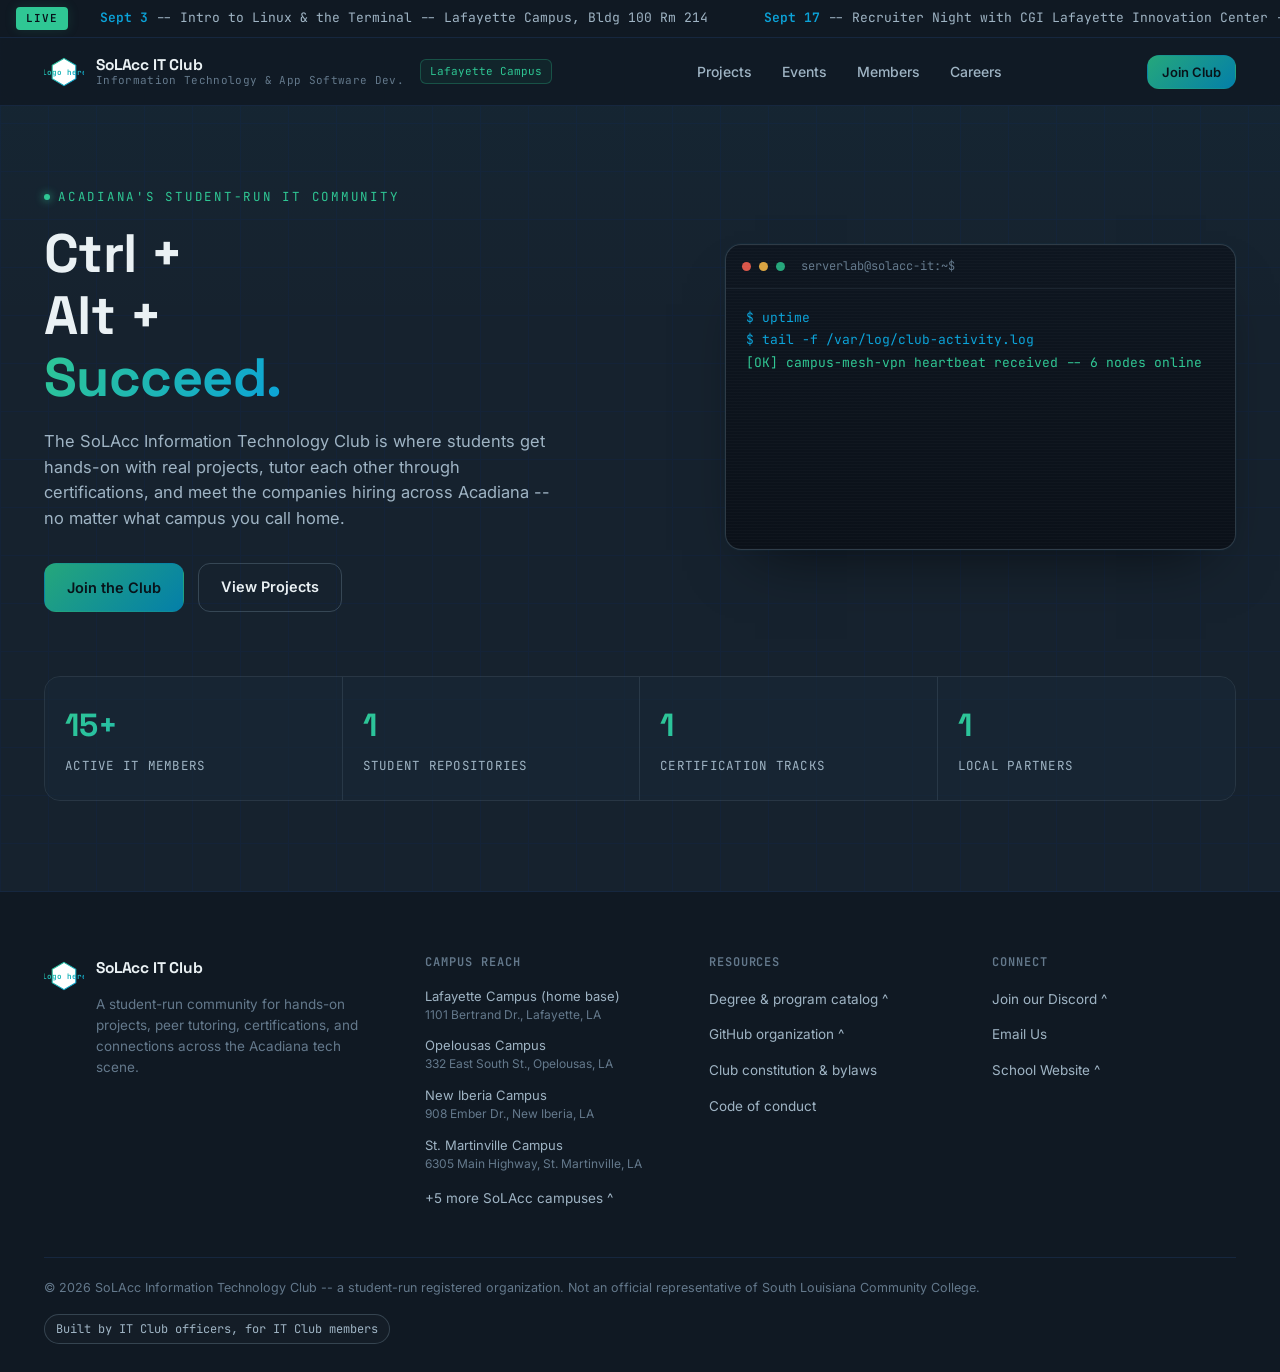
==== index.html @ ec1f58ab "Consolidated to single index.html, remove version-numbered filenames. Decided not to be an idiot." ====
<!DOCTYPE html>
<!-- v1.1a -- updated 8.23.26.1744 -- see git log for history -->
<html lang="en">
<head>
<meta charset="UTF-8">
<meta name="viewport" content="width=device-width, initial-scale=1.0">
<title>SoLAcc IT Club -- South Louisiana Community College</title>
<meta name="description" content="The official hub for the South Louisiana Community College Information Technology Club: projects, workshops, certifications, and the Acadiana tech community.">
<link rel="preconnect" href="https://fonts.googleapis.com">
<link rel="preconnect" href="https://fonts.gstatic.com" crossorigin>
<link href="https://fonts.googleapis.com/css2?family=Space+Grotesk:wght@500;600;700&family=Inter:wght@400;500;600;700&family=JetBrains+Mono:wght@400;500;600&display=swap" rel="stylesheet">
<style>
/* ==================================================================
   SoLAcc IT Club stylesheet
   Used by: index.html, projects.html, events.html, members.html, careers.html
   ================================================================== */

/* ============================================================
   DESIGN TOKENS
   ============================================================ */
:root{
  /* base surfaces */
  --bg: #16222e;
  --bg-deep: #101923;
  --bg-elevated: #1a2c3d;
  --grid-1: #142338;
  --grid-2: #16273f;
  --card-bg: rgba(24, 40, 55, 0.55);
  --card-bg-solid: #1c2f40;
  --border: rgba(148, 178, 197, 0.14);
  --border-strong: rgba(148, 178, 197, 0.26);

  /* brand accents */
  --emerald: #25a77b;
  --emerald-bright: #2fc794;
  --cyan: #047fa9;
  --cyan-bright: #0ba3d9;
  --emerald-glow: rgba(37, 167, 123, 0.18);
  --cyan-glow: rgba(4, 127, 169, 0.20);
  --amber: #d9a441; /* reserved: warnings / capacity-low only */
  --danger: #d9564a;

  /* text */
  --text-primary: #eaf1f4;
  --text-secondary: #9fb4c4;
  --text-muted: #64798c;
  --text-on-accent: #071019;

  /* radii */
  --r-sm: 8px;
  --r-md: 12px;
  --r-lg: 16px;

  /* type */
  --font-display: 'Space Grotesk', sans-serif;
  --font-body: 'Inter', sans-serif;
  --font-mono: 'JetBrains Mono', monospace;

  /* layout */
  --container: 1240px;
  --nav-h: 68px;
  --ticker-h: 38px;

  --ease: cubic-bezier(.22,.9,.32,1);
}

@media (prefers-reduced-motion: reduce){
  *, *::before, *::after{
    animation-duration: 0.001ms !important;
    animation-iteration-count: 1 !important;
    transition-duration: 0.001ms !important;
    scroll-behavior: auto !important;
  }
}

/* ============================================================
   RESET & BASE
   ============================================================ */
*,*::before,*::after{ box-sizing: border-box; }
html{ scroll-behavior: smooth; }
body{
  margin:0;
  background:
    linear-gradient(180deg, rgba(4,127,169,0.05), transparent 320px),
    repeating-linear-gradient(0deg, var(--grid-1) 0px, var(--grid-1) 1px, transparent 1px, transparent 48px),
    repeating-linear-gradient(90deg, var(--grid-1) 0px, var(--grid-1) 1px, transparent 1px, transparent 48px),
    var(--bg);
  color: var(--text-primary);
  font-family: var(--font-body);
  font-size: 16px;
  line-height: 1.55;
  -webkit-font-smoothing: antialiased;
}
h1,h2,h3,h4{
  font-family: var(--font-display);
  font-weight: 700;
  line-height: 1.15;
  margin: 0;
  letter-spacing: -0.01em;
}
p{ margin:0; }
a{ color: inherit; text-decoration: none; }
ul{ margin:0; padding:0; list-style:none; }
button{ font-family: inherit; cursor:pointer; }
img{ max-width:100%; display:block; }
.container{ max-width: var(--container); margin: 0 auto; padding: 0 24px; }

:focus-visible{
  outline: 2px solid var(--emerald-bright);
  outline-offset: 3px;
  border-radius: 4px;
}

::selection{ background: var(--emerald); color: var(--text-on-accent); }

.eyebrow{
  font-family: var(--font-mono);
  font-size: 12.5px;
  letter-spacing: 0.14em;
  text-transform: uppercase;
  color: var(--emerald-bright);
  display: inline-flex;
  align-items: center;
  gap: 8px;
}
.eyebrow::before{
  content:"";
  width: 6px; height: 6px;
  background: var(--emerald-bright);
  border-radius: 50%;
  box-shadow: 0 0 8px var(--emerald-bright);
}

.section{ padding: 96px 0; border-top: 1px solid var(--grid-2); position: relative; }
.section-head{ max-width: 640px; margin-bottom: 44px; display:flex; flex-direction:column; }
.section-head.row{ flex-direction:row; align-items:flex-end; justify-content:space-between; max-width:none; gap:24px; flex-wrap:wrap; }
.section-title{ font-size: clamp(28px, 3.4vw, 40px); margin-top: 10px; }
.section-desc{ color: var(--text-secondary); margin-top: 12px; font-size: 15.5px; }

/* page header banner (for sub-pages like Projects / Events) */
.page-banner{ padding: 56px 0 40px; border-bottom: 1px solid var(--grid-2); }
.page-banner .section-title{ margin-top:10px; }
.page-banner .section-desc{ max-width: 640px; }
.breadcrumb{
  font-family: var(--font-mono); font-size:12.5px; color: var(--text-muted);
  display:flex; align-items:center; gap:8px; margin-bottom: 18px;
}
.breadcrumb a{ color: var(--text-secondary); }
.breadcrumb a:hover{ color: var(--emerald-bright); }

.glass{
  background: var(--card-bg);
  backdrop-filter: blur(14px);
  -webkit-backdrop-filter: blur(14px);
  border: 1px solid var(--border);
  border-radius: var(--r-lg);
}

/* buttons */
.btn{
  display:inline-flex; align-items:center; justify-content:center; gap:8px;
  font-family: var(--font-body); font-weight:600; font-size:14.5px;
  padding: 12px 22px; border-radius: var(--r-md);
  border: 1px solid transparent;
  transition: transform .15s var(--ease), box-shadow .15s var(--ease), border-color .15s var(--ease), background .15s var(--ease);
  white-space: nowrap;
}
.btn:active{ transform: translateY(1px); }
.btn-primary{
  background: linear-gradient(135deg, var(--emerald), var(--cyan));
  color: #08131a;
}
.btn-primary:hover{ box-shadow: 0 0 0 1px var(--emerald-bright), 0 8px 24px -8px var(--emerald-glow); }
.btn-secondary{
  background: transparent; color: var(--text-primary);
  border-color: var(--border-strong);
}
.btn-secondary:hover{ border-color: var(--cyan-bright); color: #fff; }
.btn-ghost{
  background: rgba(255,255,255,0.03); color: var(--text-secondary);
  border-color: var(--border);
  font-size: 13px; padding: 9px 16px;
}
.btn-ghost:hover{ color: var(--text-primary); border-color: var(--border-strong); }
.btn-sm{ padding: 8px 14px; font-size: 13px; }
.btn-block{ width:100%; }
.btn[disabled]{ opacity:.45; cursor:not-allowed; }
.btn-icon{ padding:8px; width:36px; height:36px; }

/* pill / tag */
.pill{
  font-family: var(--font-mono); font-size: 12px;
  padding: 5px 11px; border-radius: 999px;
  border: 1px solid var(--border-strong);
  color: var(--text-secondary);
  background: rgba(255,255,255,0.02);
}

/* ============================================================
   LOGO (shared SVG symbol)
   ============================================================ */
.emblem{ width: 40px; height: 40px; flex-shrink:0; }
.emblem-lg{ width: 84px; height: 84px; }

/* ============================================================
   TICKER
   ============================================================ */
.ticker{
  height: var(--ticker-h);
  background: var(--bg-deep);
  border-bottom: 1px solid var(--grid-2);
  display:flex; align-items:center;
  overflow:hidden;
  position: relative;
}
.ticker::before{
  content:"LIVE";
  font-family: var(--font-mono); font-size: 11px; font-weight:600;
  letter-spacing: .08em;
  color: var(--text-on-accent);
  background: var(--emerald-bright);
  padding: 3px 10px;
  margin-left: 16px;
  border-radius: 4px;
  flex-shrink:0;
  z-index:2;
  box-shadow: 0 0 12px var(--emerald-glow);
}
.ticker-track{
  display:flex; align-items:center; gap:56px;
  white-space:nowrap;
  padding-left: 32px;
  animation: ticker-scroll 32s linear infinite;
  font-family: var(--font-mono); font-size: 13px; color: var(--text-secondary);
}
.ticker:hover .ticker-track{ animation-play-state: paused; }
.ticker-track span b{ color: var(--cyan-bright); font-weight:600; }
@keyframes ticker-scroll{
  from{ transform: translateX(0); }
  to{ transform: translateX(-50%); }
}
@media (prefers-reduced-motion: reduce){
  .ticker-track{ animation: none; overflow-x:auto; }
}

/* ============================================================
   NAVBAR
   ============================================================ */
.navbar{
  height: var(--nav-h);
  position: sticky; top:0; z-index: 90;
  background: rgba(16,25,35,0.82);
  backdrop-filter: blur(14px);
  -webkit-backdrop-filter: blur(14px);
  border-bottom: 1px solid var(--grid-2);
}
.nav-inner{
  height:100%; display:flex; align-items:center; justify-content:space-between; gap: 20px;
}
.nav-brand{ display:flex; align-items:center; gap:12px; }
.brand-text{ display:flex; flex-direction:column; line-height:1.2; }
.brand-title{ font-family: var(--font-display); font-weight:700; font-size:15.5px; letter-spacing:-.01em; }
.brand-sub{ font-family: var(--font-mono); font-size:11px; color: var(--text-muted); letter-spacing:.03em; }
.campus-badge{
  font-family: var(--font-mono); font-size:11px;
  color: var(--emerald-bright);
  border: 1px solid rgba(37,167,123,0.35);
  background: rgba(37,167,123,0.08);
  padding: 3px 9px; border-radius:6px;
  margin-left: 4px;
  display:none;
}
.nav-links{ display:flex; align-items:center; gap: 30px; }
.nav-links a{
  font-size: 14px; font-weight:500; color: var(--text-secondary);
  position:relative; padding: 4px 0;
  transition: color .15s var(--ease);
}
.nav-links a:hover, .nav-links a.active{ color: var(--text-primary); }
.nav-links a::after{
  content:""; position:absolute; left:0; bottom:-4px; height:2px; width:0;
  background: linear-gradient(90deg,var(--emerald),var(--cyan));
  transition: width .2s var(--ease);
}
.nav-links a:hover::after, .nav-links a.active::after{ width:100%; }
.nav-right{ display:flex; align-items:center; gap:14px; }
.mobile-toggle{
  display:none; background:none; border:1px solid var(--border-strong); border-radius: var(--r-sm);
  width:40px; height:40px; align-items:center; justify-content:center;
}
.mobile-toggle span, .mobile-toggle span::before, .mobile-toggle span::after{
  content:""; display:block; width:18px; height:2px; background: var(--text-primary);
  position:relative; transition: transform .2s var(--ease), opacity .2s var(--ease);
}
.mobile-toggle span::before{ position:absolute; top:-6px; }
.mobile-toggle span::after{ position:absolute; top:6px; }
.mobile-toggle[aria-expanded="true"] span{ background: transparent; }
.mobile-toggle[aria-expanded="true"] span::before{ transform: translateY(6px) rotate(45deg); }
.mobile-toggle[aria-expanded="true"] span::after{ transform: translateY(-6px) rotate(-45deg); }

.mobile-drawer{
  position: fixed; inset: var(--nav-h) 0 0 auto;
  width: min(86vw, 360px);
  background: var(--bg-elevated);
  border-left: 1px solid var(--grid-2);
  transform: translateX(100%);
  transition: transform .3s var(--ease);
  z-index: 95;
  padding: 28px 24px;
  display:flex; flex-direction:column; gap: 22px;
  overflow-y:auto;
}
.mobile-drawer.open{ transform: translateX(0); }
.mobile-drawer a{ font-size:16px; font-weight:500; color: var(--text-primary); }
.mobile-drawer a.active{ color: var(--emerald-bright); }
.drawer-scrim{
  position: fixed; inset: var(--nav-h) 0 0 0; background: rgba(4,8,12,0.55);
  z-index: 92; opacity:0; pointer-events:none; transition: opacity .3s var(--ease);
}
.drawer-scrim.open{ opacity:1; pointer-events:auto; }

@media (max-width: 880px){
  .nav-links{ display:none; }
  .mobile-toggle{ display:flex; }
}
@media (min-width: 620px){
  .campus-badge{ display:inline-block; }
}

/* ============================================================
   HOMEPAGE HERO
   ============================================================ */
.hero{ padding: 76px 0 90px; overflow:hidden; position:relative; }
.hero-grid{
  display:grid; grid-template-columns: 1.1fr 0.9fr; gap: 56px; align-items:center;
}
.hero-title{ font-size: clamp(34px, 5vw, 54px); margin-top:16px; }
.hero-title .accent{
  background: linear-gradient(120deg, var(--emerald-bright), var(--cyan-bright));
  -webkit-background-clip:text; background-clip:text; color:transparent;
}
.hero-sub{ margin-top:20px; font-size:16.5px; color: var(--text-secondary); max-width: 520px; }
.hero-actions{ margin-top:32px; display:flex; gap:14px; flex-wrap:wrap; }

/* terminal signature element */
.terminal{
  border-radius: var(--r-lg);
  background: linear-gradient(180deg, #0e1620, #0b1119);
  border: 1px solid var(--border-strong);
  box-shadow: 0 30px 60px -30px rgba(0,0,0,0.6), 0 0 0 1px rgba(4,127,169,0.06);
  overflow:hidden;
  position: relative;
}
.terminal::after{
  content:"";
  position:absolute; inset:0;
  background: repeating-linear-gradient(0deg, rgba(255,255,255,0.018) 0px, rgba(255,255,255,0.018) 1px, transparent 1px, transparent 3px);
  pointer-events:none;
}
.terminal-head{
  display:flex; align-items:center; gap:8px;
  padding: 12px 16px;
  border-bottom: 1px solid rgba(148,178,197,0.1);
  font-family: var(--font-mono); font-size:12px; color: var(--text-muted);
}
.term-dot{ width:9px; height:9px; border-radius:50%; }
.term-dot.r{ background:#d9564a; } .term-dot.y{ background:#d9a441; } .term-dot.g{ background:#25a77b; }
.terminal-path{ margin-left:8px; }
.terminal-body{
  font-family: var(--font-mono); font-size: 13px; line-height:1.75;
  padding: 18px 20px 22px; min-height: 260px;
}
.term-line{ display:block; opacity:0; transform: translateY(2px); animation: term-in .35s var(--ease) forwards; white-space:pre-wrap; word-break: break-word; }
.term-line .prompt{ color: var(--cyan-bright); }
.term-line .ok{ color: var(--emerald-bright); }
.term-line .dim{ color: var(--text-muted); }
.term-cursor{ display:inline-block; width:7px; height:14px; background: var(--emerald-bright); vertical-align:-2px; animation: blink 1s step-end infinite; }
@keyframes term-in{ to{ opacity:1; transform:none; } }
@keyframes blink{ 50%{ opacity:0; } }

.stats-bar{
  margin-top: 64px;
  display:grid; grid-template-columns: repeat(4,1fr);
  border: 1px solid var(--border); border-radius: var(--r-lg);
  overflow:hidden;
}
.stat-card{
  padding: 24px 20px; text-align:left;
  background: var(--card-bg);
  border-right: 1px solid var(--border);
}
.stat-card:last-child{ border-right:none; }
.stat-value{
  font-family: var(--font-display); font-size: clamp(24px,3vw,32px); font-weight:700;
  background: linear-gradient(120deg, var(--emerald-bright), var(--cyan-bright));
  -webkit-background-clip:text; background-clip:text; color:transparent;
}
.stat-label{ margin-top:6px; font-size:12.5px; color: var(--text-secondary); font-family: var(--font-mono); letter-spacing:.02em; }

@media (max-width: 900px){
  .hero-grid{ grid-template-columns:1fr; }
  .stats-bar{ grid-template-columns: repeat(2,1fr); }
  .stat-card:nth-child(2){ border-right:none; }
  .stat-card{ border-bottom: 1px solid var(--border); }
}

/* ============================================================
   FILTER BAR (Projects + Events)
   ============================================================ */
.filter-bar{
  display:flex; flex-wrap:wrap; gap:10px;
  margin-bottom: 36px;
}
.filter-pill{
  font-family: var(--font-mono); font-size: 13px;
  padding: 9px 16px; border-radius: 999px;
  border: 1px solid var(--border-strong);
  background: rgba(255,255,255,0.02);
  color: var(--text-secondary);
  display:inline-flex; align-items:center; gap:8px;
  transition: all .15s var(--ease);
}
.filter-pill .count{
  font-size:11px; color: var(--text-muted); background: rgba(255,255,255,0.05);
  padding: 1px 6px; border-radius:999px;
}
.filter-pill:hover{ color: var(--text-primary); border-color: var(--border-strong); background: rgba(255,255,255,0.05); }
.filter-pill[aria-pressed="true"]{
  color: var(--text-on-accent);
  background: linear-gradient(135deg, var(--emerald), var(--cyan));
  border-color: transparent;
}
.filter-pill[aria-pressed="true"] .count{ background: rgba(7,16,25,0.25); color: var(--text-on-accent); }

.results-meta{
  font-family: var(--font-mono); font-size:12.5px; color: var(--text-muted);
  margin: -18px 0 28px;
}

.empty-state{
  text-align:center; padding: 60px 24px; color: var(--text-muted);
  font-family: var(--font-mono); font-size:14px;
  border: 1px dashed var(--border-strong); border-radius: var(--r-lg);
  display:none;
}
.empty-state.show{ display:block; }

/* ============================================================
   PROJECT CARDS
   ============================================================ */
.project-grid{
  display:grid; grid-template-columns: repeat(3, 1fr); gap:20px;
}
@media (max-width: 980px){ .project-grid{ grid-template-columns: repeat(2,1fr); } }
@media (max-width: 680px){ .project-grid{ grid-template-columns: 1fr; } }

.project-card{
  padding: 24px; display:flex; flex-direction:column; gap:14px;
  transition: transform .2s var(--ease), border-color .2s var(--ease);
}
.project-card:hover{ transform: translateY(-3px); border-color: var(--border-strong); }
.project-card.hidden{ display:none; }
.project-top{ display:flex; align-items:flex-start; justify-content:space-between; gap:12px; }
.project-domain{
  font-family: var(--font-mono); font-size:10.5px; letter-spacing:.08em; text-transform:uppercase;
  padding: 4px 9px; border-radius:6px;
  display:inline-flex; align-items:center; gap:6px;
}
.project-domain::before{ content:""; width:6px; height:6px; border-radius:50%; background:currentColor; }
.dom-cybersec{ color:#e07a7a; background:rgba(224,122,122,0.1); }
.dom-network{ color:#0ba3d9; background:rgba(11,163,217,0.1); }
.dom-software{ color:#2fc794; background:rgba(47,199,148,0.1); }
.dom-cloud{ color:#8b9cf7; background:rgba(139,156,247,0.1); }
.dom-hardware{ color:#d9a441; background:rgba(217,164,65,0.1); }
.dom-troubleshooting{ color:#c98bd9; background:rgba(201,139,217,0.1); }

.project-title{ font-size:19px; }
.project-tagline{ font-size:13.5px; color: var(--cyan-bright); font-family: var(--font-mono); }
.project-desc{ font-size:14px; color: var(--text-secondary); flex-grow:1; }
.project-meta{
  font-size:12.5px; color: var(--text-muted); font-family: var(--font-mono);
  padding-top:12px; border-top:1px solid var(--border);
  display:flex; flex-direction:column; gap:3px;
}
.project-tech{ display:flex; flex-wrap:wrap; gap:6px; }
.tech-pill{
  font-family: var(--font-mono); font-size:11px; color: var(--text-secondary);
  background: rgba(255,255,255,0.04); border:1px solid var(--border);
  padding: 3px 8px; border-radius:5px;
}
.project-links{ display:flex; gap:10px; margin-top:4px; }
.project-links a{
  font-size:13px; font-weight:600; display:inline-flex; align-items:center; gap:6px;
  color: var(--text-secondary);
}
.project-links a:hover{ color: var(--emerald-bright); }

/* ============================================================
   EVENTS
   ============================================================ */
.event-list{ display:flex; flex-direction:column; gap:18px; }
.event-card{
  display:grid; grid-template-columns: 130px 1fr; gap:0;
  overflow:hidden;
}
.event-card.hidden{ display:none; }
.event-date{
  background: var(--bg-deep); border-right:1px solid var(--border);
  display:flex; flex-direction:column; align-items:center; justify-content:center;
  padding: 20px 12px; text-align:center; gap:2px;
}
.event-date .month{ font-family: var(--font-mono); font-size:12px; color: var(--cyan-bright); text-transform:uppercase; letter-spacing:.08em; }
.event-date .day{ font-family: var(--font-display); font-size:32px; font-weight:700; }
.event-date .dow{ font-size:11px; color: var(--text-muted); }
.event-body{ padding: 22px 26px; }
.event-top{ display:flex; align-items:flex-start; justify-content:space-between; gap:16px; flex-wrap:wrap; }
.event-type{
  font-family: var(--font-mono); font-size:10.5px; letter-spacing:.08em; text-transform:uppercase;
  padding: 4px 9px; border-radius:6px; color: var(--emerald-bright); background: rgba(37,167,123,0.1);
}
.event-title{ font-size:19px; margin-top:10px; }
.event-meta-row{
  display:flex; flex-wrap:wrap; gap:16px; margin-top:12px;
  font-size:13px; color: var(--text-secondary);
}
.event-meta-row .meta-item{ display:flex; align-items:center; gap:7px; }
.event-meta-row svg{ width:15px; height:15px; flex-shrink:0; color: var(--text-muted); }
.event-speaker{
  margin-top:14px; font-size:13.5px; color: var(--text-secondary);
  padding: 12px 14px; border-radius: var(--r-sm); background: rgba(255,255,255,0.02); border:1px solid var(--border);
}
.event-speaker b{ color: var(--text-primary); }

.rsvp-block{ margin-top:16px; max-width:340px; }
.rsvp-row{ display:flex; justify-content:space-between; font-family: var(--font-mono); font-size:12px; color: var(--text-muted); margin-bottom:6px; }
.rsvp-track{ height:6px; border-radius:999px; background: rgba(255,255,255,0.06); overflow:hidden; }
.rsvp-fill{ height:100%; border-radius:999px; background: linear-gradient(90deg, var(--emerald), var(--cyan)); transition: width .6s var(--ease); }
.rsvp-fill.almost-full{ background: linear-gradient(90deg, var(--amber), var(--danger)); }

.event-details{ margin-top:16px; border-top:1px solid var(--border); padding-top:14px; }
.event-details summary{
  cursor:pointer; font-size:13.5px; font-weight:600; color: var(--cyan-bright);
  list-style:none; display:flex; align-items:center; gap:8px;
}
.event-details summary::-webkit-details-marker{ display:none; }
.event-details summary::before{ content:"+"; font-family: var(--font-mono); width:16px; }
.event-details[open] summary::before{ content:"–"; }
.event-details-body{ padding-top:14px; display:flex; flex-direction:column; gap:16px; }
.agenda-list{ display:flex; flex-direction:column; gap:8px; }
.agenda-list li{ display:flex; gap:12px; font-size:13.5px; color: var(--text-secondary); }
.agenda-time{ font-family: var(--font-mono); font-size:12px; color: var(--text-muted); min-width:64px; flex-shrink:0; }
.prereq-list{ display:flex; flex-direction:column; gap:6px; font-size:13.5px; color: var(--text-secondary); }
.prereq-list li::before{ content:"▸ "; color: var(--emerald-bright); }
.resource-links{ display:flex; flex-wrap:wrap; gap:8px; }

.event-actions{ display:flex; gap:10px; margin-top:18px; flex-wrap:wrap; }

@media (max-width: 640px){
  .event-card{ grid-template-columns: 1fr; }
  .event-date{ flex-direction:row; gap:8px; padding:12px 20px; border-right:none; border-bottom:1px solid var(--border); justify-content:flex-start; }
}

/* ============================================================
   TOAST
   ============================================================ */
.toast{
  position: fixed; bottom:24px; left:50%; transform: translate(-50%, 20px);
  background: var(--card-bg-solid); border:1px solid var(--border-strong);
  padding: 14px 20px; border-radius: var(--r-md);
  font-size:14px; display:flex; align-items:center; gap:10px;
  box-shadow: 0 20px 40px -16px rgba(0,0,0,0.5);
  z-index: 200; opacity:0; pointer-events:none;
  transition: opacity .25s var(--ease), transform .25s var(--ease);
}
.toast.show{ opacity:1; transform: translate(-50%, 0); pointer-events:auto; }
.toast::before{ content:"✓"; color: var(--emerald-bright); font-weight:700; }

/* ============================================================
   MODAL (Join Club)
   ============================================================ */
.modal-overlay{
  position: fixed; inset:0; background: rgba(6,11,16,0.72);
  backdrop-filter: blur(3px);
  display:flex; align-items:center; justify-content:center;
  padding: 20px;
  z-index: 300; opacity:0; pointer-events:none;
  transition: opacity .2s var(--ease);
}
.modal-overlay.open{ opacity:1; pointer-events:auto; }
.modal{
  width: 100%; max-width: 520px; max-height: 88vh; overflow-y:auto;
  background: var(--bg-elevated); border:1px solid var(--border-strong);
  border-radius: var(--r-lg);
  transform: translateY(12px) scale(.98);
  transition: transform .25s var(--ease);
  box-shadow: 0 40px 80px -20px rgba(0,0,0,0.6);
}
.modal-overlay.open .modal{ transform: none; }
.modal-head{
  display:flex; align-items:center; justify-content:space-between;
  padding: 20px 24px; border-bottom:1px solid var(--border);
  position:sticky; top:0; background: var(--bg-elevated); z-index:2;
}
.modal-head h3{ font-size:18px; }
.modal-close{
  width:32px; height:32px; border-radius:8px; border:1px solid var(--border-strong);
  background:none; color: var(--text-secondary); display:flex; align-items:center; justify-content:center;
  font-size:16px;
}
.modal-close:hover{ color: var(--text-primary); border-color: var(--border-strong); background: rgba(255,255,255,0.05); }
.modal-body{ padding: 24px; }

.step-indicator{ display:flex; align-items:center; gap:6px; margin-bottom:24px; }
.step-dot{ height:4px; flex:1; border-radius:999px; background: var(--border); transition: background .2s var(--ease); }
.step-dot.done{ background: var(--emerald); }
.step-dot.active{ background: var(--cyan-bright); }

.form-step{ display:none; flex-direction:column; gap:18px; }
.form-step.active{ display:flex; }
.form-group{ display:flex; flex-direction:column; gap:7px; }
.form-group label{ font-size:13px; font-weight:600; color: var(--text-secondary); }
.form-group .hint{ font-size:12px; color: var(--text-muted); font-weight:400; }
.form-group input[type="text"],
.form-group input[type="email"],
.form-group select,
.form-group textarea{
  background: rgba(255,255,255,0.03); border:1px solid var(--border-strong); border-radius: var(--r-sm);
  padding: 11px 13px; color: var(--text-primary); font-family: var(--font-body); font-size:14.5px;
  width:100%;
}
.form-group input::placeholder, .form-group textarea::placeholder{ color: var(--text-muted); }
.form-group input:focus, .form-group select:focus, .form-group textarea:focus{
  outline:none; border-color: var(--cyan-bright); box-shadow: 0 0 0 3px var(--cyan-glow);
}
.form-error{ font-size:12px; color: var(--danger); display:none; }
.form-group.invalid input, .form-group.invalid select{ border-color: var(--danger); }
.form-group.invalid .form-error{ display:block; }

.radio-card, .check-card{
  display:flex; align-items:flex-start; gap:12px;
  padding: 13px 14px; border-radius: var(--r-sm); border:1px solid var(--border-strong);
  cursor:pointer; transition: all .15s var(--ease);
}
.radio-card:hover, .check-card:hover{ border-color: var(--cyan-bright); background: rgba(4,127,169,0.06); }
.radio-card input, .check-card input{ margin-top:3px; accent-color: var(--emerald); }
.radio-card .label-title, .check-card .label-title{ font-size:14.5px; font-weight:600; }
.radio-card .label-desc, .check-card .label-desc{ font-size:12.5px; color: var(--text-muted); margin-top:2px; }
.option-group{ display:flex; flex-direction:column; gap:10px; }
.check-grid{ display:grid; grid-template-columns: 1fr 1fr; gap:10px; }
@media (max-width:480px){ .check-grid{ grid-template-columns:1fr; } }

.modal-foot{
  display:flex; justify-content:space-between; gap:12px;
  padding: 18px 24px 24px;
}

.success-panel{ display:none; flex-direction:column; align-items:center; text-align:center; gap:16px; padding: 12px 0 4px; }
.success-panel.active{ display:flex; }
.success-icon{
  width:56px; height:56px; border-radius:50%;
  background: linear-gradient(135deg, var(--emerald), var(--cyan));
  display:flex; align-items:center; justify-content:center; font-size:26px; color:#08131a;
}
.success-panel h3{ font-size:21px; }
.success-panel p{ color: var(--text-secondary); font-size:14.5px; max-width:360px; }
.success-actions{ display:flex; gap:10px; flex-wrap:wrap; justify-content:center; margin-top:6px; }
.receipt{
  width:100%; text-align:left; margin-top:10px; padding:14px 16px;
  border:1px solid var(--border); border-radius: var(--r-sm); background: rgba(255,255,255,0.02);
  font-family: var(--font-mono); font-size:12.5px; color: var(--text-secondary); line-height:1.9;
}

/* ============================================================
   FOOTER
   ============================================================ */
.site-footer{ border-top:1px solid var(--grid-2); background: var(--bg-deep); padding: 64px 0 0; }
.footer-grid{
  display:grid; grid-template-columns: 1.4fr 1fr 1fr 1fr; gap: 40px;
  padding-bottom: 48px;
}
.footer-brand{ display:flex; gap:12px; }
.footer-brand p{ margin-top:14px; font-size:13.5px; color: var(--text-muted); max-width:280px; }
.footer-col h4{
  font-family: var(--font-mono); font-size:12px; letter-spacing:.08em; text-transform:uppercase;
  color: var(--text-muted); margin-bottom:16px; font-weight:600;
}
.footer-col ul{ display:flex; flex-direction:column; gap:11px; }
.footer-col a{ font-size:13.5px; color: var(--text-secondary); }
.footer-col a:hover{ color: var(--emerald-bright); }
.campus-item{ font-size:13px; color: var(--text-secondary); display:flex; flex-direction:column; }
.campus-item .campus-addr{ color: var(--text-muted); font-size:12px; }
.footer-bottom{
  border-top:1px solid var(--grid-2); padding: 20px 0 28px;
  display:flex; justify-content:space-between; gap:16px; flex-wrap:wrap;
  font-size:12.5px; color: var(--text-muted);
}
@media (max-width: 900px){
  .footer-grid{ grid-template-columns: 1fr 1fr; }
}
@media (max-width: 560px){
  .footer-grid{ grid-template-columns: 1fr; }
}

/* @CSS_MARKER */

</style>
</head>
<body>

<!-- shared SVG defs -->
<svg width="0" height="0" style="position:absolute" aria-hidden="true">
  <defs>
    <linearGradient id="brandGrad" x1="0%" y1="0%" x2="100%" y2="100%">
      <stop offset="0%" stop-color="#2fc794"/>
      <stop offset="100%" stop-color="#0ba3d9"/>
    </linearGradient>
  </defs>
  <symbol id="emblem-symbol" viewBox="0 0 100 100">
    <!-- outer hex for placeholder logo -->
    <polygon points="50,16 79.44,33 79.44,67 50,84 20.56,67 20.56,33" fill="#ffffff" stroke="url(#brandGrad)" stroke-width="2.6"/>
    <!-- inner hex for placeholder logo -->
    <polygon points="50,31.3 66.19,40.65 66.19,59.35 50,68.7 33.81,59.35 33.81,40.65" fill="none" stroke="#ffffff" stroke-opacity="0.45" stroke-width="1.2"/>
    <!-- terminal glyph -->
    <text x="50" y="57" text-anchor="middle" font-family="'JetBrains Mono',monospace" font-weight="700" font-size="19" fill="url(#brandGrad)">logo here</text>
  </symbol>
</svg>

<!-- ============================================================
     TICKER
     ============================================================ -->
<div class="ticker" role="marquee" aria-label="Upcoming club announcements">
  <div class="ticker-track" id="tickerTrack">
    <span> <b>Sept 3</b> -- Intro to Linux &amp; the Terminal -- Lafayette Campus, Bldg 100 Rm 214</span>
    <span> <b>Sept 17</b> -- Recruiter Night with CGI Lafayette Innovation Center -- Virtual</span>
    <span> <b>Sept 24</b> -- Security+ Study Jam #1 -- Lafayette Campus Library</span>
    <span> <b>Oct 10–11</b> -- SoLAcc Fall Hack Night -- Lafayette Campus</span>
    <span> <b>Oct 22</b> -- Terminal &amp; Tacos Social -- Student Commons</span>
    <span aria-hidden="true"> <b>Sept 3</b> -- Intro to Linux &amp; the Terminal -- Lafayette Campus, Bldg 100 Rm 214</span>
    <span aria-hidden="true"> <b>Sept 17</b> -- Recruiter Night with CGI Lafayette Innovation Center -- Virtual</span>
    <span aria-hidden="true"> <b>Sept 24</b> -- Security+ Study Jam #1 -- Lafayette Campus Library</span>
    <span aria-hidden="true"> <b>Oct 10–11</b> -- SoLAcc Fall Hack Night -- Lafayette Campus</span>
    <span aria-hidden="true"> <b>Oct 22</b> -- Terminal &amp; Tacos Social -- Student Commons</span>
  </div>
</div>

<!-- ============================================================
     NAVBAR
     ============================================================ -->
<header class="navbar">
  <div class="container nav-inner">
    <a href="index.html" class="nav-brand" aria-label="SoLAcc IT Club home">
      <svg class="emblem" viewBox="0 0 100 100" aria-hidden="true"><use href="#emblem-symbol"/></svg>
      <div class="brand-text">
        <span class="brand-title">SoLAcc IT Club</span>
        <span class="brand-sub">Information Technology &amp; App Software Dev.</span>
      </div>
      <span class="campus-badge">Lafayette Campus</span>
    </a>

    <nav class="nav-links" aria-label="Primary">
      <a href="projects.html">Projects</a>
      <a href="events.html">Events</a>
      <a href="#members">Members</a>
      <a href="#careers">Careers</a>
    </nav>

    <div class="nav-right">
      <button class="btn btn-primary btn-sm js-open-join">Join Club</button>
      <button class="mobile-toggle" id="mobileToggle" aria-label="Open menu" aria-expanded="false" aria-controls="mobileDrawer">
        <span></span>
      </button>
    </div>
  </div>
</header>

<div class="drawer-scrim" id="drawerScrim"></div>
<nav class="mobile-drawer" id="mobileDrawer" aria-label="Mobile">
  <a href="projects.html" class="drawer-link">Projects</a>
  <a href="events.html" class="drawer-link">Events</a>
  <a href="#members" class="drawer-link">Members</a>
  <a href="#careers" class="drawer-link">Careers</a>
  <button class="btn btn-primary btn-block js-open-join">Join Club</button>
</nav>

<main id="top">

<!-- ============================================================
     HERO
     ============================================================ -->
<section class="hero">
  <div class="container hero-grid">
    <div class="hero-content">
      <span class="eyebrow">Acadiana's student-run IT community</span>
      <h1 class="hero-title">Ctrl +<br>Alt +<br><span class="accent">Succeed.</span></h1>
      <p class="hero-sub">The SoLAcc Information Technology Club is where students get hands-on with real projects, tutor each other through certifications, and meet the companies hiring across Acadiana -- no matter what campus you call home.</p>
      <div class="hero-actions">
        <button class="btn btn-primary js-open-join">Join the Club</button>
        <a href="projects.html" class="btn btn-secondary">View Projects</a>
      </div>
    </div>

    <div class="terminal" aria-label="Live club status monitor">
      <div class="terminal-head">
        <span class="term-dot r"></span><span class="term-dot y"></span><span class="term-dot g"></span>
        <span class="terminal-path">serverlab@solacc-it:~$</span>
      </div>
      <div class="terminal-body" id="terminalBody"></div>
    </div>
  </div>

  <div class="container">
    <div class="stats-bar">
      <div class="stat-card">
        <div class="stat-value">15+</div>
        <div class="stat-label">ACTIVE IT MEMBERS</div>
      </div>
      <div class="stat-card">
        <div class="stat-value">1</div>
        <div class="stat-label">STUDENT REPOSITORIES</div>
      </div>
      <div class="stat-card">
        <div class="stat-value">1</div>
        <div class="stat-label">CERTIFICATION TRACKS</div>
      </div>
      <div class="stat-card">
        <div class="stat-value">1</div>
        <div class="stat-label">LOCAL PARTNERS</div>
      </div>
    </div>
  </div>
</section>

</main>

<!-- ============================================================
     FOOTER
     ============================================================ -->
<footer class="site-footer">
  <div class="container">
    <div class="footer-grid">
      <div class="footer-brand-col">
        <div class="footer-brand">
          <svg class="emblem" viewBox="0 0 100 100" aria-hidden="true"><use href="#emblem-symbol"/></svg>
          <div>
            <div class="brand-title">SoLAcc IT Club</div>
            <p>A student-run community for hands-on projects, peer tutoring, certifications, and connections across the Acadiana tech scene.</p>
          </div>
        </div>
      </div>
      <div class="footer-col">
        <h4>Campus Reach</h4>
        <ul>
          <li class="campus-item">Lafayette Campus (home base)<span class="campus-addr">1101 Bertrand Dr., Lafayette, LA</span></li>
          <li class="campus-item">Opelousas Campus<span class="campus-addr">332 East South St., Opelousas, LA</span></li>
          <li class="campus-item">New Iberia Campus<span class="campus-addr">908 Ember Dr., New Iberia, LA</span></li>
          <li class="campus-item">St. Martinville Campus<span class="campus-addr">6305 Main Highway, St. Martinville, LA</span></li>
          <li><a href="https://www.solacc.edu/campuses" target="_blank" rel="noopener">+5 more SoLAcc campuses ^</a></li>
        </ul>
      </div>
      <div class="footer-col">
        <h4>Resources</h4>
        <ul>
          <li><a href="https://catalog.solacc.edu" target="_blank" rel="noopener">Degree &amp; program catalog ^</a></li>
          <li><a href="https://github.com/Moxifica/club-website" target="_blank" rel="noopener">GitHub organization ^</a></li>
          <li><a href="#">Club constitution &amp; bylaws</a></li>
          <li><a href="#">Code of conduct</a></li>
        </ul>
      </div>
      <div class="footer-col">
        <h4>Connect</h4>
        <ul>
          <li><a href="https://discord.gg/Z5aqP9AeqD" target="_blank" rel="noopener">Join our Discord ^</a></li>
          <li><a href="mailto:itclub@solacc.edu">Email Us</a></li>
          <li><a href="https://www.solacc.edu" target="_blank" rel="noopener">School Website ^</a></li>
        </ul>
      </div>
    </div>
    <div class="footer-bottom">
      <span>© 2026 SoLAcc Information Technology Club -- a student-run registered organization. Not an official representative of South Louisiana Community College.</span>
      <span class="pill">Built by IT Club officers, for IT Club members</span>
    </div>
  </div>
</footer>

<!-- ============================================================
     JOIN CLUB MODAL
     ============================================================ -->
<div class="modal-overlay" id="joinModal" role="dialog" aria-modal="true" aria-labelledby="joinModalTitle" aria-hidden="true">
  <div class="modal">
    <div class="modal-head">
      <h3 id="joinModalTitle">Join SoLAcc IT Club</h3>
      <button class="modal-close" aria-label="Close">✕</button>
    </div>
    <div class="modal-body">
      <div class="step-indicator">
        <span class="step-dot"></span><span class="step-dot"></span><span class="step-dot"></span><span class="step-dot"></span>
      </div>

      <form id="joinForm" novalidate>
        <div class="form-step">
          <div class="form-group">
            <label for="joinName">Full name</label>
            <input type="text" id="joinName" placeholder="J. Doe" required>
            <span class="form-error">Enter your full name.</span>
          </div>
          <div class="form-group">
            <label for="joinEmail">SoLAcc email</label>
            <input type="email" id="joinEmail" placeholder="student@my.solacc.edu" required>
            <span class="form-error">Enter a valid email address.</span>
          </div>
          <div class="form-group">
            <label for="joinDiscord">Discord username <span class="hint">optional</span></label>
            <input type="text" id="joinDiscord" placeholder="@username or username#0000">
          </div>
        </div>

        <div class="form-step">
          <div class="form-group">
            <label>Academic concentration</label>
            <div class="option-group">
              <label class="radio-card">
                <input type="radio" name="concentration" value="Information Technology" required>
                <span><span class="label-title">Information Technology</span><span class="label-desc">Networking, systems, and security-focused coursework</span></span>
              </label>
              <label class="radio-card">
                <input type="radio" name="concentration" value="Application Software Development" required>
                <span><span class="label-title">Application Software Development</span><span class="label-desc">Programming and software engineering track</span></span>
              </label>
              <label class="radio-card">
                <input type="radio" name="concentration" value="General Studies / Non-IT Major" required>
                <span><span class="label-title">General Studies / Non-IT Major</span><span class="label-desc">Curious about tech, not your primary program</span></span>
              </label>
            </div>
            <span class="form-error">Choose a concentration.</span>
          </div>
        </div>

        <div class="form-step">
          <div class="form-group">
            <label>Tech interests <span class="hint">select any that apply</span></label>
            <div class="check-grid">
              <label class="check-card"><input type="checkbox" name="interests" value="Cybersecurity"><span class="label-title">Cybersecurity</span></label>
              <label class="check-card"><input type="checkbox" name="interests" value="Web Development"><span class="label-title">Web Development</span></label>
              <label class="check-card"><input type="checkbox" name="interests" value="Linux/SysAdmin"><span class="label-title">Linux/SysAdmin</span></label>
              <label class="check-card"><input type="checkbox" name="interests" value="Networking"><span class="label-title">Networking</span></label>
              <label class="check-card"><input type="checkbox" name="interests" value="IoT/Hardware"><span class="label-title">IoT/Hardware</span></label>
            </div>
          </div>
        </div>

        <div class="form-step">
          <div class="form-group">
            <label>Review &amp; confirm</label>
            <p style="font-size:13.5px;color:var(--text-secondary)">Double check your info on the previous steps, then submit. An officer will follow up by email with your Discord invite and the next meeting time.</p>
          </div>
        </div>
      </form>

      <div class="success-panel">
        <div class="success-icon">✓</div>
        <h3>You're in the queue!</h3>
        <p>Placeholder text replaced on submit.</p>
        <div class="receipt"></div>
        <div class="success-actions">
          <a href="#" class="btn btn-primary btn-sm">Open Discord invite</a>
          <button class="btn btn-secondary btn-sm" data-ics
            data-title="SoLAcc IT Club -- Next General Meeting"
            data-desc="Weekly SoLAcc IT Club general meeting. New members welcome!"
            data-location="Lafayette Campus, Bldg 100 Rm 214"
            data-start="2026-08-27T17:30:00"
            data-end="2026-08-27T18:30:00">Add next meeting to calendar</button>
          <button class="btn btn-ghost btn-sm js-done">Done</button>
        </div>
      </div>
    </div>
    <div class="modal-foot">
      <button type="button" class="btn btn-secondary btn-back">Back</button>
      <button type="button" class="btn btn-primary btn-next">Continue</button>
    </div>
  </div>
</div>

<script>
/* ==================================================================
   SoLAcc IT Club -- shared behavior
   Used by: index.html, projects.html, events.html (and future pages)
   ================================================================== */

/* ============================================================
   ACTIVE NAV LINK
   ============================================================ */
(function(){
  const path = location.pathname.split('/').pop() || 'index.html';
  document.querySelectorAll('.nav-links a, .mobile-drawer a.drawer-link').forEach(a => {
    const href = a.getAttribute('href');
    if(!href) return;
    if(href === path || (path === '' && href === 'index.html')){
      a.classList.add('active');
    }
  });
})();

/* ============================================================
   MOBILE DRAWER
   ============================================================ */
(function(){
  const toggle = document.getElementById('mobileToggle');
  const drawer = document.getElementById('mobileDrawer');
  const scrim = document.getElementById('drawerScrim');
  if(!toggle || !drawer || !scrim) return;
  function closeDrawer(){
    drawer.classList.remove('open'); scrim.classList.remove('open');
    toggle.setAttribute('aria-expanded','false');
  }
  function openDrawer(){
    drawer.classList.add('open'); scrim.classList.add('open');
    toggle.setAttribute('aria-expanded','true');
  }
  toggle.addEventListener('click', () => {
    drawer.classList.contains('open') ? closeDrawer() : openDrawer();
  });
  scrim.addEventListener('click', closeDrawer);
  drawer.querySelectorAll('a').forEach(a => a.addEventListener('click', closeDrawer));
})();

/* ============================================================
   TERMINAL LIVE STATUS FEED (homepage hero only -- no-ops elsewhere)
   ============================================================ */
(function(){
  const body = document.getElementById('terminalBody');
  if(!body) return;
  const reduced = window.matchMedia('(prefers-reduced-motion: reduce)').matches;
  const lines = [
    {p:'$ uptime', o:'homelab-01 up 47 days, load avg 0.42 0.38 0.31'},
    {p:'$ tail -f /var/log/club-activity.log', o:null},
    {p:null, o:'[OK] campus-mesh-vpn heartbeat received -- 6 nodes online', cls:'ok'},
    {p:null, o:'[OK] barcode-scanner v2.1 deployed by officer -- software/', cls:'ok'},
    {p:null, o:'[MEETING] Weekly sync checked in: 15 members present', cls:'dim'},
    {p:null, o:'[OK] pi-cluster-03 job queue cleared -- 0 pending', cls:'ok'},
    {p:'$ git log --oneline -3 solacc-room-finder', o:null},
    {p:null, o:'a3f9c1 fix: room availability race condition', cls:'dim'},
    {p:null, o:'8b21e0 feat: add Opelousas campus building map', cls:'dim'},
    {p:'$ status --club', o:null},
    {p:null, o:'[OK] All systems nominal. See you at the next meeting!', cls:'ok'},
  ];

  function renderStatic(){
    body.innerHTML = lines.map(l => {
      const text = l.p ? l.p : l.o;
      const cls = l.p ? 'prompt' : (l.cls || '');
      return `<span class="term-line" style="opacity:1;animation:none;"><span class="${cls}">${text}</span></span>`;
    }).join('') + '<span class="term-cursor"></span>';
  }

  if(reduced){ renderStatic(); return; }

  let i = 0;
  function typeNext(){
    if(i >= lines.length){
      const cursor = document.createElement('span');
      cursor.className = 'term-cursor';
      body.appendChild(cursor);
      return;
    }
    const l = lines[i];
    const el = document.createElement('span');
    el.className = 'term-line';
    const inner = document.createElement('span');
    inner.className = l.p ? 'prompt' : (l.cls || '');
    el.appendChild(inner);
    body.appendChild(el);
    const full = l.p ? l.p : l.o;
    let c = 0;
    const speed = l.p ? 28 : 10;
    const typer = setInterval(() => {
      inner.textContent = full.slice(0, c+1);
      c++;
      if(c >= full.length){
        clearInterval(typer);
        i++;
        setTimeout(typeNext, l.p ? 120 : 260);
      }
    }, speed);
  }
  typeNext();
})();

/* ============================================================
   TOAST
   ============================================================ */
function showToast(message){
  let toast = document.getElementById('siteToast');
  if(!toast){
    toast = document.createElement('div');
    toast.id = 'siteToast';
    toast.className = 'toast';
    toast.setAttribute('role','status');
    document.body.appendChild(toast);
  }
  toast.textContent = message;
  toast.classList.add('show');
  clearTimeout(toast._t);
  toast._t = setTimeout(() => toast.classList.remove('show'), 3200);
}

/* ============================================================
   GENERIC FILTER PILLS
   Wires up a .filter-bar of .filter-pill buttons (data-filter="value")
   against a set of cards (data-domain / data-category on each card).
   ============================================================ */
function initFilterBar(barId, cardSelector, dataAttr, emptyStateId){
  const bar = document.getElementById(barId);
  if(!bar) return;
  const cards = Array.from(document.querySelectorAll(cardSelector));
  const empty = emptyStateId ? document.getElementById(emptyStateId) : null;
  const pills = Array.from(bar.querySelectorAll('.filter-pill'));

  function apply(value){
    let visible = 0;
    cards.forEach(card => {
      const match = value === 'all' || card.getAttribute(dataAttr) === value;
      card.classList.toggle('hidden', !match);
      if(match) visible++;
    });
    if(empty) empty.classList.toggle('show', visible === 0);
  }

  pills.forEach(pill => {
    pill.addEventListener('click', () => {
      pills.forEach(p => p.setAttribute('aria-pressed', 'false'));
      pill.setAttribute('aria-pressed', 'true');
      apply(pill.getAttribute('data-filter'));
    });
  });

  const initial = bar.querySelector('.filter-pill[aria-pressed="true"]');
  apply(initial ? initial.getAttribute('data-filter') : 'all');
}

/* ============================================================
   ICS CALENDAR GENERATION
   opts: { title, description, location, start: Date, end: Date }
   ============================================================ */
function downloadICS(opts){
  function fmt(d){
    return d.toISOString().replace(/[-:]/g,'').split('.')[0] + 'Z';
  }
  const uid = 'solacc-it-' + Date.now() + '@solacc-it-club';
  const lines = [
    'BEGIN:VCALENDAR',
    'VERSION:2.0',
    'PRODID:-//SoLAcc IT Club//Events//EN',
    'CALSCALE:GREGORIAN',
    'BEGIN:VEVENT',
    'UID:' + uid,
    'DTSTAMP:' + fmt(new Date()),
    'DTSTART:' + fmt(opts.start),
    'DTEND:' + fmt(opts.end),
    'SUMMARY:' + (opts.title || 'SoLAcc IT Club Event').replace(/\n/g,' '),
    'DESCRIPTION:' + (opts.description || '').replace(/\n/g,'\\n'),
    'LOCATION:' + (opts.location || '').replace(/\n/g,' '),
    'END:VEVENT',
    'END:VCALENDAR'
  ];
  const blob = new Blob([lines.join('\r\n')], {type:'text/calendar;charset=utf-8'});
  const url = URL.createObjectURL(blob);
  const a = document.createElement('a');
  a.href = url;
  a.download = (opts.title || 'event').toLowerCase().replace(/[^a-z0-9]+/g,'-') + '.ics';
  document.body.appendChild(a);
  a.click();
  a.remove();
  URL.revokeObjectURL(url);
  showToast('Calendar file downloaded');
}

/* wire up any [data-ics] buttons declaratively, e.g. on event cards */
document.addEventListener('click', (e) => {
  const btn = e.target.closest('[data-ics]');
  if(!btn) return;
  downloadICS({
    title: btn.getAttribute('data-title'),
    description: btn.getAttribute('data-desc') || '',
    location: btn.getAttribute('data-location') || '',
    start: new Date(btn.getAttribute('data-start')),
    end: new Date(btn.getAttribute('data-end')),
  });
});

/* ============================================================
   JOIN CLUB MODAL
   ============================================================ */
(function(){
  const overlay = document.getElementById('joinModal');
  if(!overlay) return;
  const openers = document.querySelectorAll('.js-open-join');
  const closeBtn = overlay.querySelector('.modal-close');
  const steps = Array.from(overlay.querySelectorAll('.form-step'));
  const dots = Array.from(overlay.querySelectorAll('.step-dot'));
  const successPanel = overlay.querySelector('.success-panel');
  const modalBody = overlay.querySelector('.modal-body');
  const form = document.getElementById('joinForm');
  const modalFoot = overlay.querySelector('.modal-foot');
  const backBtn = overlay.querySelector('.btn-back');
  const nextBtn = overlay.querySelector('.btn-next');
  let current = 0;
  let lastFocused = null;

  function renderStep(){
    steps.forEach((s,i) => s.classList.toggle('active', i === current));
    dots.forEach((d,i) => {
      d.classList.toggle('active', i === current);
      d.classList.toggle('done', i < current);
    });
    backBtn.style.visibility = current === 0 ? 'hidden' : 'visible';
    nextBtn.textContent = current === steps.length - 1 ? 'Submit application' : 'Continue';
  }

  function openModal(){
    lastFocused = document.activeElement;
    overlay.classList.add('open');
    overlay.setAttribute('aria-hidden','false');
    document.body.style.overflow = 'hidden';
    current = 0;
    form.reset();
    form.style.display = '';
    modalFoot.style.display = '';
    successPanel.classList.remove('active');
    clearErrors();
    renderStep();
    const firstField = steps[0].querySelector('input, select');
    if(firstField) setTimeout(() => firstField.focus(), 60);
  }

  function closeModal(){
    overlay.classList.remove('open');
    overlay.setAttribute('aria-hidden','true');
    document.body.style.overflow = '';
    if(lastFocused) lastFocused.focus();
  }

  function clearErrors(){
    overlay.querySelectorAll('.form-group.invalid').forEach(g => g.classList.remove('invalid'));
  }

  function validateStep(){
    clearErrors();
    const activeStep = steps[current];
    let valid = true;
    activeStep.querySelectorAll('[required]').forEach(field => {
      if(field.type === 'checkbox' || field.type === 'radio'){
        const name = field.name;
        const groupChecked = activeStep.querySelector(`input[name="${name}"]:checked`);
        if(!groupChecked){
          valid = false;
          const group = field.closest('.form-group');
          if(group) group.classList.add('invalid');
        }
      } else if(!field.value || (field.type === 'email' && !/^\S+@\S+\.\S+$/.test(field.value))){
        valid = false;
        const group = field.closest('.form-group');
        if(group) group.classList.add('invalid');
      }
    });
    return valid;
  }

  function buildReceipt(){
    const name = form.querySelector('#joinName').value || 'Student';
    const email = form.querySelector('#joinEmail').value || '';
    const concentration = form.querySelector('input[name="concentration"]:checked');
    const interests = Array.from(form.querySelectorAll('input[name="interests"]:checked')).map(i => i.value);
    const receipt = overlay.querySelector('.receipt');
    receipt.innerHTML = [
      `applicant  : ${name}`,
      `email      : ${email}`,
      `track      : ${concentration ? concentration.value : 'n/a'}`,
      `interests  : ${interests.length ? interests.join(', ') : 'none selected'}`,
      `status     : PENDING OFFICER REVIEW`,
    ].join('<br>');
    overlay.querySelector('.success-panel h3 + p').textContent =
      `Thanks, ${name.split(' ')[0] || 'there'} -- your application is in. An officer will confirm your spot and send a Discord invite to ${email || 'your inbox'} within a couple days.`;
  }

  nextBtn.addEventListener('click', () => {
    if(!validateStep()) return;
    if(current < steps.length - 1){
      current++;
      renderStep();
    } else {
      buildReceipt();
      form.style.display = 'none';
      modalFoot.style.display = 'none';
      successPanel.classList.add('active');
    }
  });

  backBtn.addEventListener('click', () => {
    if(current > 0){ current--; renderStep(); }
  });

  openers.forEach(btn => btn.addEventListener('click', openModal));
  closeBtn.addEventListener('click', closeModal);
  overlay.addEventListener('click', (e) => { if(e.target === overlay) closeModal(); });
  document.addEventListener('keydown', (e) => {
    if(e.key === 'Escape' && overlay.classList.contains('open')) closeModal();
  });
  const doneBtn = overlay.querySelector('.js-done');
  if(doneBtn) doneBtn.addEventListener('click', closeModal);
})();

// @SCRIPT_MARKER

</script>
</body>
</html>
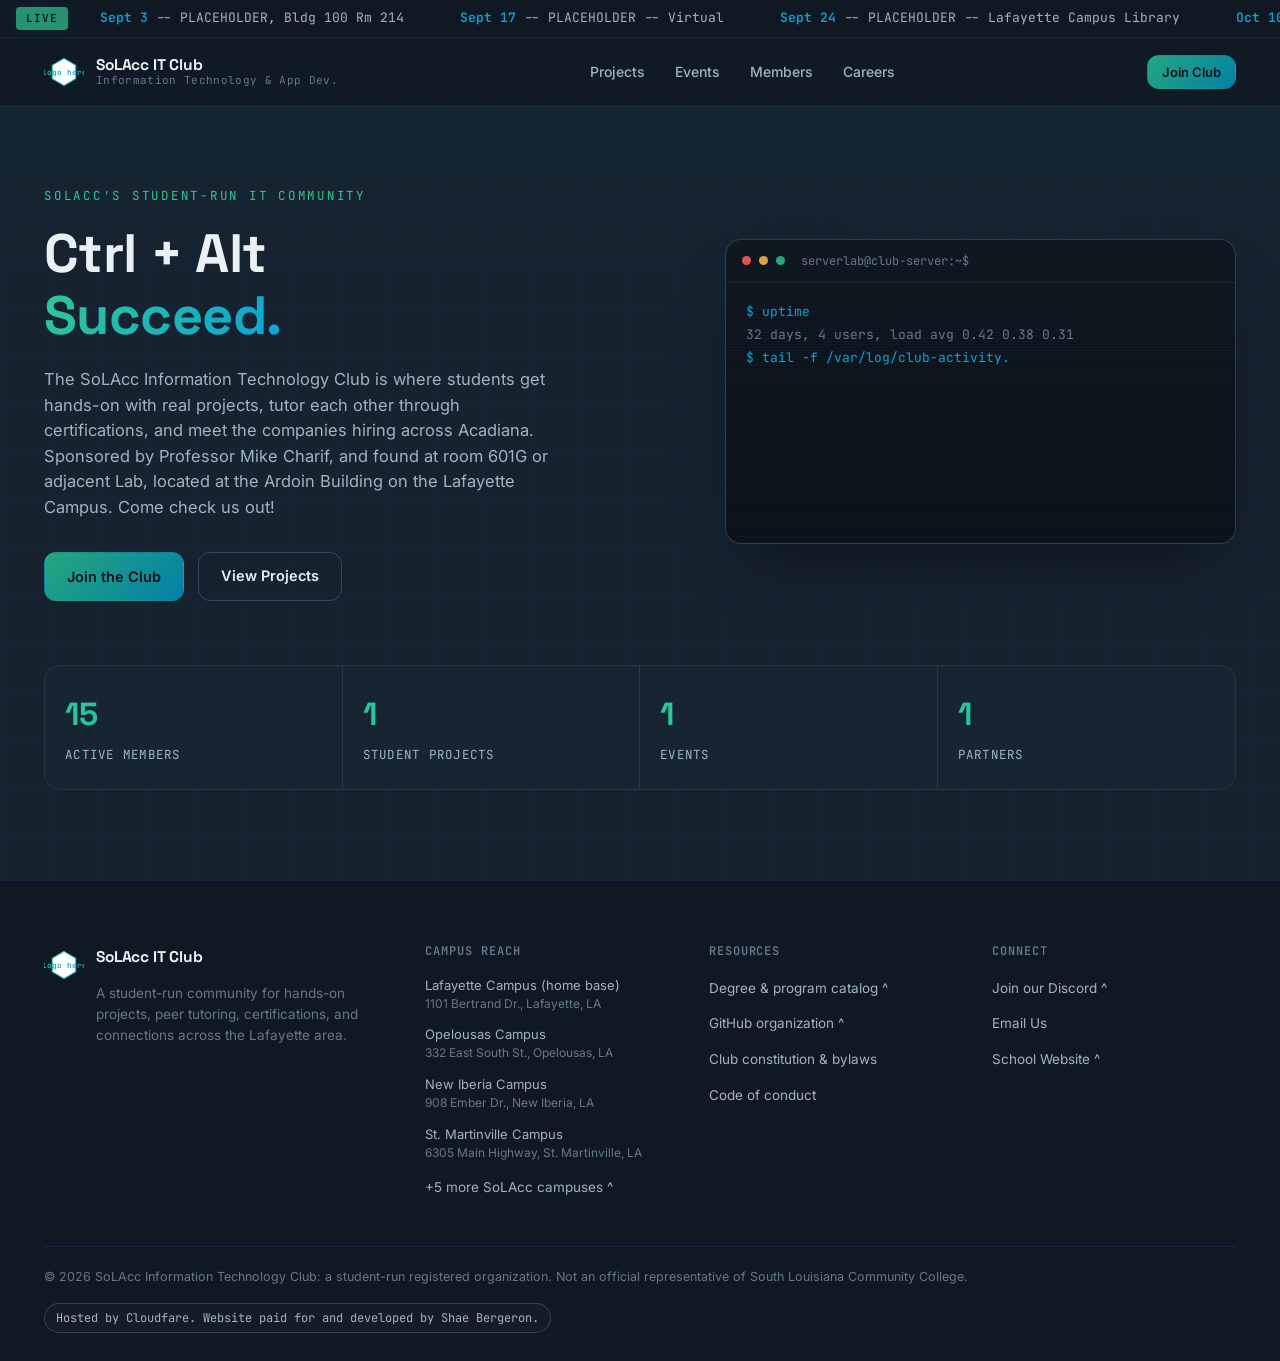
==== commit 8a9fd3ab: "Various edits, changes, and overall visual touchups." ====
--- a/index.html
+++ b/index.html
@@ -124,7 +124,6 @@
   gap: 8px;
 }
 .eyebrow::before{
-  content:"";
   width: 6px; height: 6px;
   background: var(--emerald-bright);
   border-radius: 50%;
@@ -218,7 +217,7 @@
   font-family: var(--font-mono); font-size: 11px; font-weight:600;
   letter-spacing: .08em;
   color: var(--text-on-accent);
-  background: var(--emerald-bright);
+  background: var(--emerald-bright); opacity: 0.7;
   padding: 3px 10px;
   margin-left: 16px;
   border-radius: 4px;
@@ -730,16 +729,16 @@
      ============================================================ -->
 <div class="ticker" role="marquee" aria-label="Upcoming club announcements">
   <div class="ticker-track" id="tickerTrack">
-    <span> <b>Sept 3</b> -- Intro to Linux &amp; the Terminal -- Lafayette Campus, Bldg 100 Rm 214</span>
-    <span> <b>Sept 17</b> -- Recruiter Night with CGI Lafayette Innovation Center -- Virtual</span>
-    <span> <b>Sept 24</b> -- Security+ Study Jam #1 -- Lafayette Campus Library</span>
-    <span> <b>Oct 10–11</b> -- SoLAcc Fall Hack Night -- Lafayette Campus</span>
-    <span> <b>Oct 22</b> -- Terminal &amp; Tacos Social -- Student Commons</span>
-    <span aria-hidden="true"> <b>Sept 3</b> -- Intro to Linux &amp; the Terminal -- Lafayette Campus, Bldg 100 Rm 214</span>
-    <span aria-hidden="true"> <b>Sept 17</b> -- Recruiter Night with CGI Lafayette Innovation Center -- Virtual</span>
-    <span aria-hidden="true"> <b>Sept 24</b> -- Security+ Study Jam #1 -- Lafayette Campus Library</span>
-    <span aria-hidden="true"> <b>Oct 10–11</b> -- SoLAcc Fall Hack Night -- Lafayette Campus</span>
-    <span aria-hidden="true"> <b>Oct 22</b> -- Terminal &amp; Tacos Social -- Student Commons</span>
+    <span> <b>Sept 3</b> -- PLACEHOLDER, Bldg 100 Rm 214</span>
+    <span> <b>Sept 17</b> -- PLACEHOLDER -- Virtual</span>
+    <span> <b>Sept 24</b> -- PLACEHOLDER -- Lafayette Campus Library</span>
+    <span> <b>Oct 10–11</b> -- PLACEHOLDER -- Lafayette Campus</span>
+    <span> <b>Oct 22</b> -- PLACEHOLDER -- Student Commons</span>
+    <span aria-hidden="true"> <b>Sept 3</b> -- PLACEHOLDER -- Lafayette Campus, Bldg 100 Rm 214</span>
+    <span aria-hidden="true"> <b>Sept 17</b> -- PLACEHOLDER -- Virtual</span>
+    <span aria-hidden="true"> <b>Sept 24</b> -- PLACEHOLDER-- Lafayette Campus Library</span>
+    <span aria-hidden="true"> <b>Oct 10–11</b> -- PLACEHOLDER -- Lafayette Campus</span>
+    <span aria-hidden="true"> <b>Oct 22</b> -- PLACEHOLDER -- Student Commons</span>
   </div>
 </div>
 
@@ -752,9 +751,8 @@
       <svg class="emblem" viewBox="0 0 100 100" aria-hidden="true"><use href="#emblem-symbol"/></svg>
       <div class="brand-text">
         <span class="brand-title">SoLAcc IT Club</span>
-        <span class="brand-sub">Information Technology &amp; App Software Dev.</span>
+        <span class="brand-sub">Information Technology &amp; App Dev.</span>
       </div>
-      <span class="campus-badge">Lafayette Campus</span>
     </a>
 
     <nav class="nav-links" aria-label="Primary">
@@ -790,9 +788,9 @@
 <section class="hero">
   <div class="container hero-grid">
     <div class="hero-content">
-      <span class="eyebrow">Acadiana's student-run IT community</span>
-      <h1 class="hero-title">Ctrl +<br>Alt +<br><span class="accent">Succeed.</span></h1>
-      <p class="hero-sub">The SoLAcc Information Technology Club is where students get hands-on with real projects, tutor each other through certifications, and meet the companies hiring across Acadiana -- no matter what campus you call home.</p>
+      <span class="eyebrow">SoLAcc's student-run IT community</span>
+      <h1 class="hero-title">Ctrl + Alt <br><span class="accent">Succeed.</span></h1>
+      <p class="hero-sub">The SoLAcc Information Technology Club is where students get hands-on with real projects, tutor each other through certifications, and meet the companies hiring across Acadiana. Sponsored by Professor Mike Charif, and found at room 601G or adjacent Lab, located at the Ardoin Building on the Lafayette Campus. Come check us out!</p>
       <div class="hero-actions">
         <button class="btn btn-primary js-open-join">Join the Club</button>
         <a href="projects.html" class="btn btn-secondary">View Projects</a>
@@ -802,30 +800,33 @@
     <div class="terminal" aria-label="Live club status monitor">
       <div class="terminal-head">
         <span class="term-dot r"></span><span class="term-dot y"></span><span class="term-dot g"></span>
-        <span class="terminal-path">serverlab@solacc-it:~$</span>
+        <span class="terminal-path">serverlab@club-server:~$</span>
       </div>
       <div class="terminal-body" id="terminalBody"></div>
     </div>
   </div>
 
+  <!-- 
+      Find out what to put for the cards! Members, Projects, Events, Partners?
+  -->
+
   <div class="container">
     <div class="stats-bar">
       <div class="stat-card">
-        <div class="stat-value">15+</div>
-        <div class="stat-label">ACTIVE IT MEMBERS</div>
+        <div class="stat-value">15</div>
+        <div class="stat-label">ACTIVE MEMBERS</div>
       </div>
       <div class="stat-card">
         <div class="stat-value">1</div>
-        <div class="stat-label">STUDENT REPOSITORIES</div>
+        <div class="stat-label">STUDENT PROJECTS</div>
       </div>
       <div class="stat-card">
         <div class="stat-value">1</div>
-        <div class="stat-label">CERTIFICATION TRACKS</div>
+        <div class="stat-label">EVENTS</div>
       </div>
       <div class="stat-card">
         <div class="stat-value">1</div>
-        <div class="stat-label">LOCAL PARTNERS</div>
-      </div>
+        <div class="stat-label">PARTNERS</div>
     </div>
   </div>
 </section>
@@ -843,7 +844,7 @@
           <svg class="emblem" viewBox="0 0 100 100" aria-hidden="true"><use href="#emblem-symbol"/></svg>
           <div>
             <div class="brand-title">SoLAcc IT Club</div>
-            <p>A student-run community for hands-on projects, peer tutoring, certifications, and connections across the Acadiana tech scene.</p>
+            <p>A student-run community for hands-on projects, peer tutoring, certifications, and connections across the Lafayette area.</p>
           </div>
         </div>
       </div>
@@ -876,8 +877,8 @@
       </div>
     </div>
     <div class="footer-bottom">
-      <span>© 2026 SoLAcc Information Technology Club -- a student-run registered organization. Not an official representative of South Louisiana Community College.</span>
-      <span class="pill">Built by IT Club officers, for IT Club members</span>
+      <span>© 2026 SoLAcc Information Technology Club: a student-run registered organization. Not an official representative of South Louisiana Community College.</span>
+      <span class ="pill":> Hosted by Cloudfare. Website paid for and developed by Shae Bergeron.</span>
     </div>
   </div>
 </footer>
@@ -1024,22 +1025,24 @@
 })();
 
 /* ============================================================
-   TERMINAL LIVE STATUS FEED (homepage hero only -- no-ops elsewhere)
+   TERMINAL SIM (homepage hero only, no-ops elsewhere. Stop forgetting to add the damn comma!)
    ============================================================ */
 (function(){
   const body = document.getElementById('terminalBody');
   if(!body) return;
   const reduced = window.matchMedia('(prefers-reduced-motion: reduce)').matches;
   const lines = [
-    {p:'$ uptime', o:'homelab-01 up 47 days, load avg 0.42 0.38 0.31'},
+    {p:'$ uptime'},
+    {p:null, o: '32 days, 4 users, load avg 0.42 0.38 0.31', cls:'dim',},
     {p:'$ tail -f /var/log/club-activity.log', o:null},
     {p:null, o:'[OK] campus-mesh-vpn heartbeat received -- 6 nodes online', cls:'ok'},
     {p:null, o:'[OK] barcode-scanner v2.1 deployed by officer -- software/', cls:'ok'},
     {p:null, o:'[MEETING] Weekly sync checked in: 15 members present', cls:'dim'},
     {p:null, o:'[OK] pi-cluster-03 job queue cleared -- 0 pending', cls:'ok'},
     {p:'$ git log --oneline -3 solacc-room-finder', o:null},
-    {p:null, o:'a3f9c1 fix: room availability race condition', cls:'dim'},
-    {p:null, o:'8b21e0 feat: add Opelousas campus building map', cls:'dim'},
+    {p:null, o:'fix: room availability race condition', cls:'dim'},
+    {p:null, o:'feat: add Opelousas campus building map', cls:'dim'},
+    {p:null, o:'edit: sudo rm -rf ./ # dont forget the .', cls:'dim'},
     {p:'$ status --club', o:null},
     {p:null, o:'[OK] All systems nominal. See you at the next meeting!', cls:'ok'},
   ];
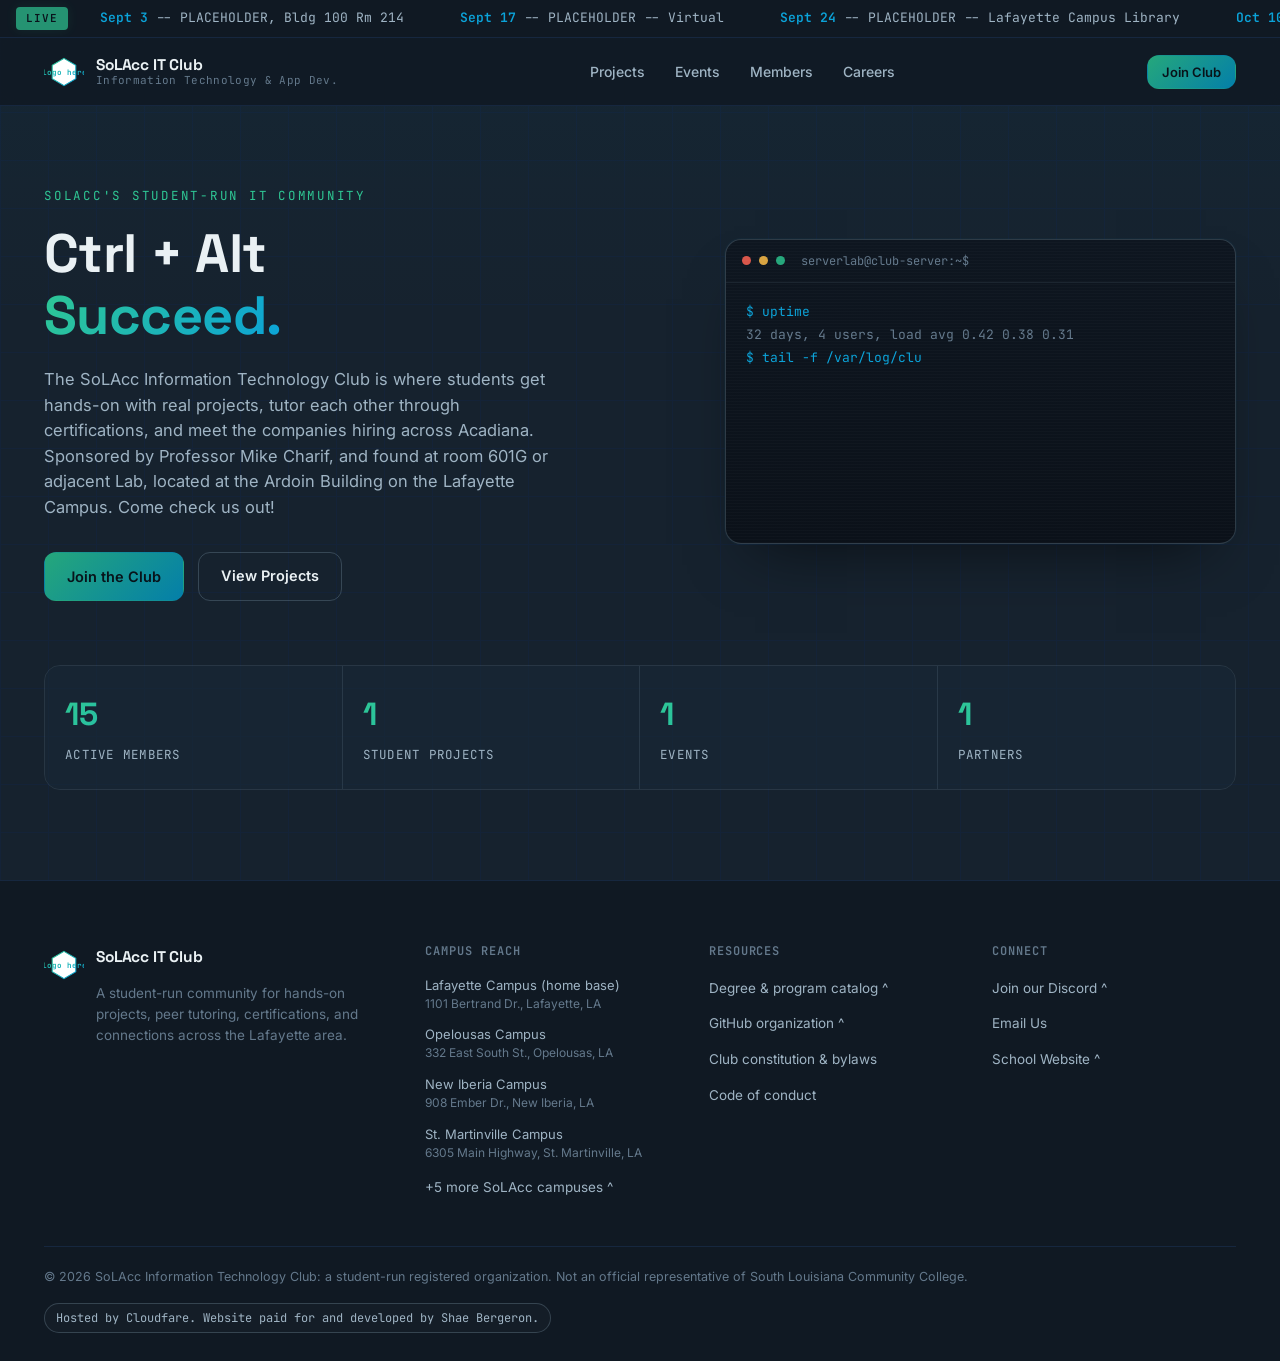
==== commit 31bff294: "Major changes to projects.html. Minor changes to index.html" ====
--- a/index.html
+++ b/index.html
@@ -716,7 +716,7 @@
   </defs>
   <symbol id="emblem-symbol" viewBox="0 0 100 100">
     <!-- outer hex for placeholder logo -->
-    <polygon points="50,16 79.44,33 79.44,67 50,84 20.56,67 20.56,33" fill="#ffffff" stroke="url(#brandGrad)" stroke-width="2.6"/>
+    <polygon points="50,16 79.44,33 79.44,67 50,84 20.56,67 20.56,33" fill="#ffffff" opacity:0.6 stroke="url(#brandGrad)" stroke-width="2.6"/>
     <!-- inner hex for placeholder logo -->
     <polygon points="50,31.3 66.19,40.65 66.19,59.35 50,68.7 33.81,59.35 33.81,40.65" fill="none" stroke="#ffffff" stroke-opacity="0.45" stroke-width="1.2"/>
     <!-- terminal glyph -->
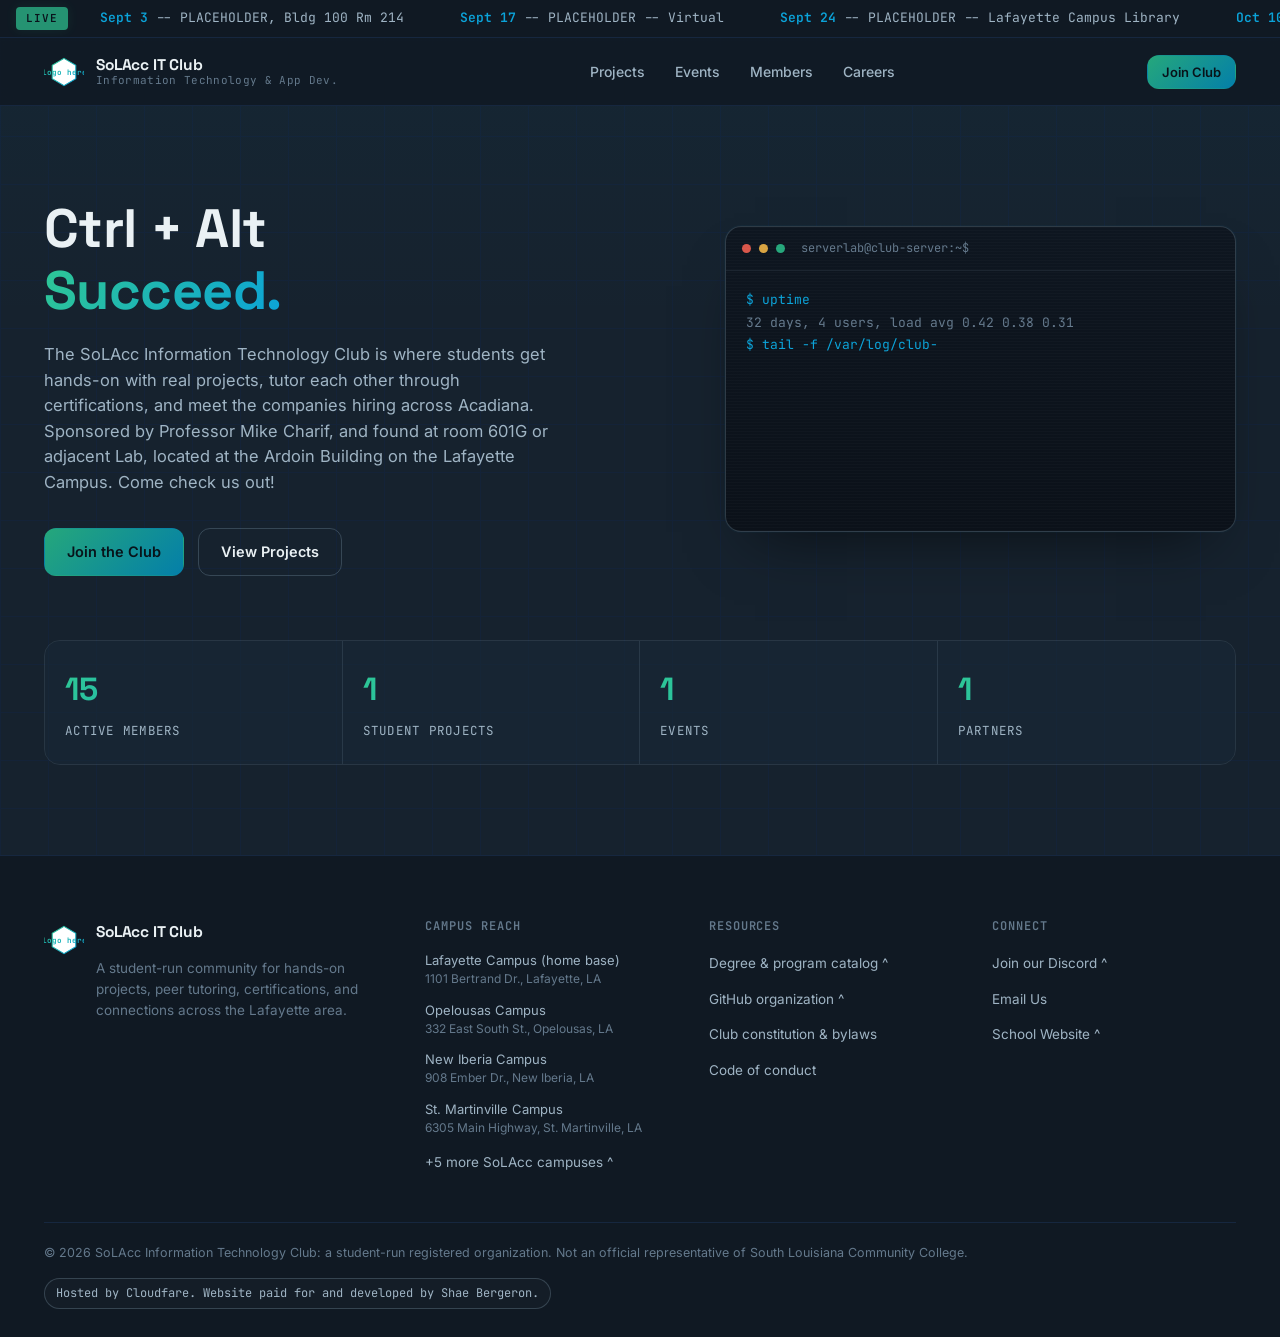
==== commit 4f0d9a1f: "Various Touch ups" ====
--- a/index.html
+++ b/index.html
@@ -716,7 +716,7 @@
   </defs>
   <symbol id="emblem-symbol" viewBox="0 0 100 100">
     <!-- outer hex for placeholder logo -->
-    <polygon points="50,16 79.44,33 79.44,67 50,84 20.56,67 20.56,33" fill="#ffffff" opacity:0.6 stroke="url(#brandGrad)" stroke-width="2.6"/>
+    <polygon points="50,16 79.44,33 79.44,67 50,84 20.56,67 20.56,33" fill="#ffffff" stroke="url(#brandGrad)" stroke-width="2.6"/>
     <!-- inner hex for placeholder logo -->
     <polygon points="50,31.3 66.19,40.65 66.19,59.35 50,68.7 33.81,59.35 33.81,40.65" fill="none" stroke="#ffffff" stroke-opacity="0.45" stroke-width="1.2"/>
     <!-- terminal glyph -->
@@ -725,7 +725,7 @@
 </svg>
 
 <!-- ============================================================
-     TICKER
+     LIVE BAR TICKER
      ============================================================ -->
 <div class="ticker" role="marquee" aria-label="Upcoming club announcements">
   <div class="ticker-track" id="tickerTrack">
@@ -788,7 +788,7 @@
 <section class="hero">
   <div class="container hero-grid">
     <div class="hero-content">
-      <span class="eyebrow">SoLAcc's student-run IT community</span>
+      
       <h1 class="hero-title">Ctrl + Alt <br><span class="accent">Succeed.</span></h1>
       <p class="hero-sub">The SoLAcc Information Technology Club is where students get hands-on with real projects, tutor each other through certifications, and meet the companies hiring across Acadiana. Sponsored by Professor Mike Charif, and found at room 601G or adjacent Lab, located at the Ardoin Building on the Lafayette Campus. Come check us out!</p>
       <div class="hero-actions">
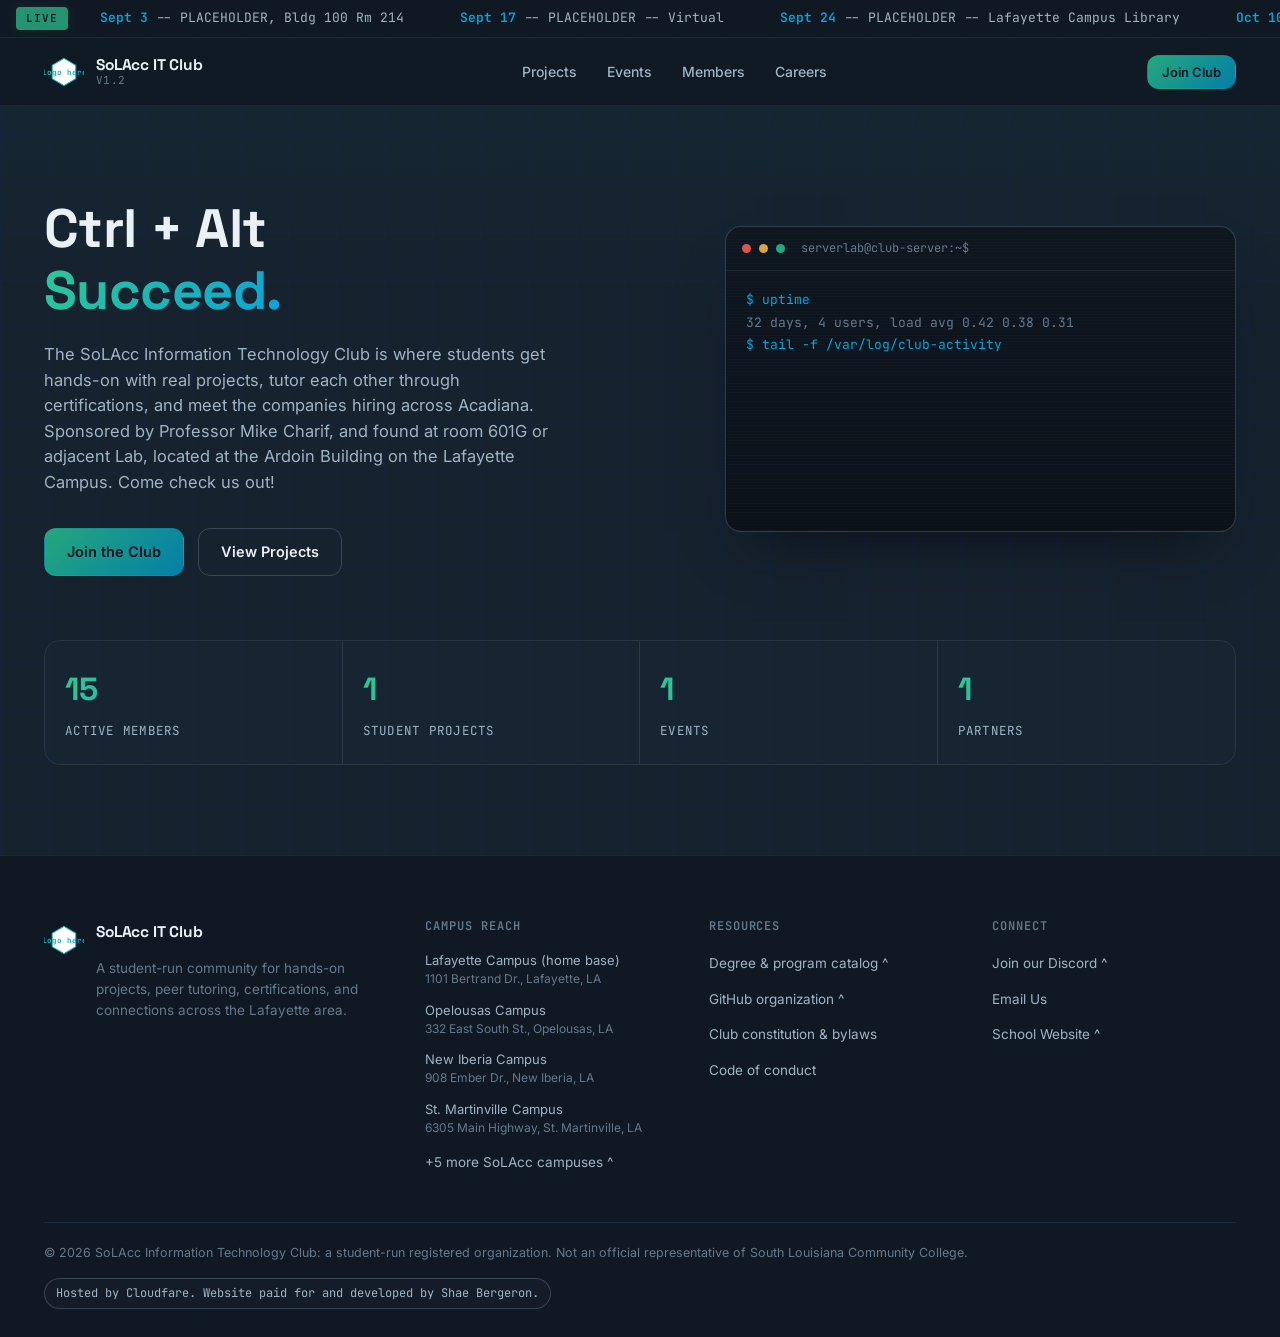
==== commit f9b2999f: "Change brand-sub / subheader to site version for index.html" ====
--- a/index.html
+++ b/index.html
@@ -751,7 +751,7 @@
       <svg class="emblem" viewBox="0 0 100 100" aria-hidden="true"><use href="#emblem-symbol"/></svg>
       <div class="brand-text">
         <span class="brand-title">SoLAcc IT Club</span>
-        <span class="brand-sub">Information Technology &amp; App Dev.</span>
+        <span class="brand-sub">V1.2</span>
       </div>
     </a>
 
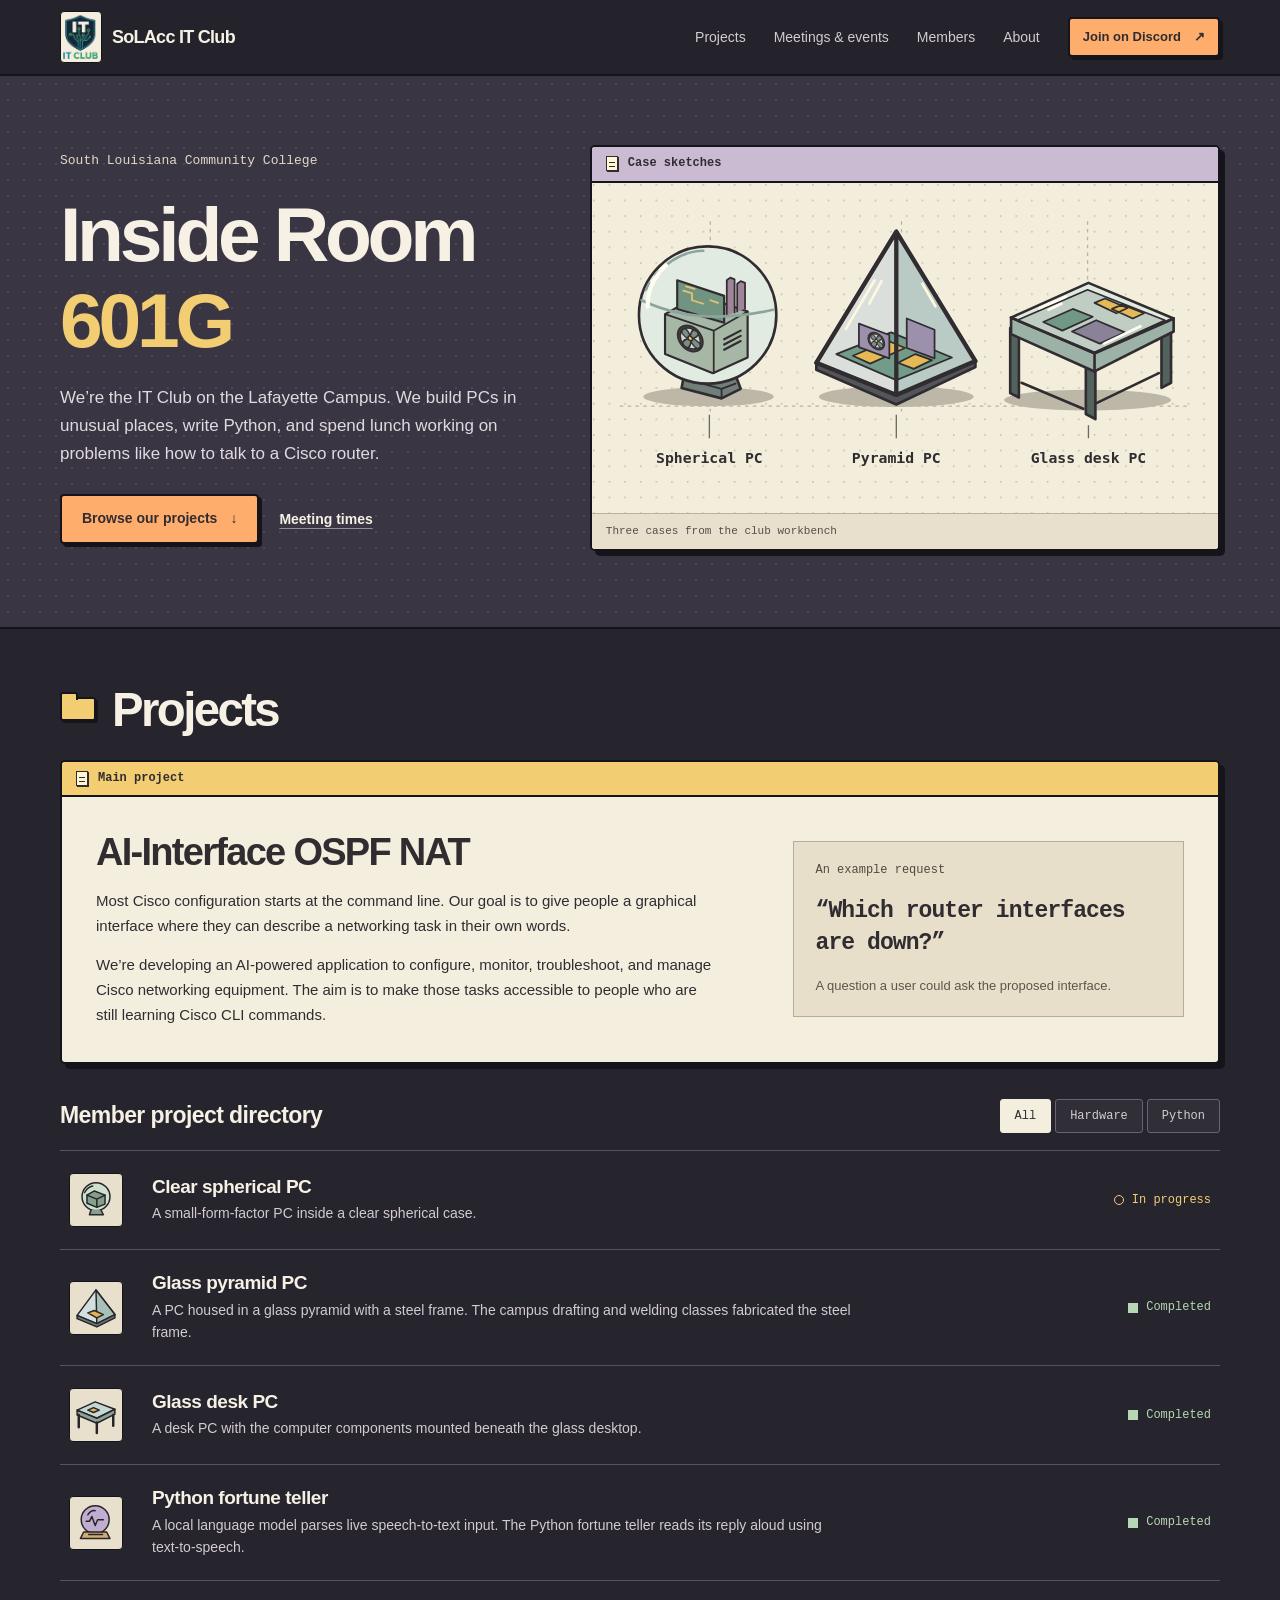
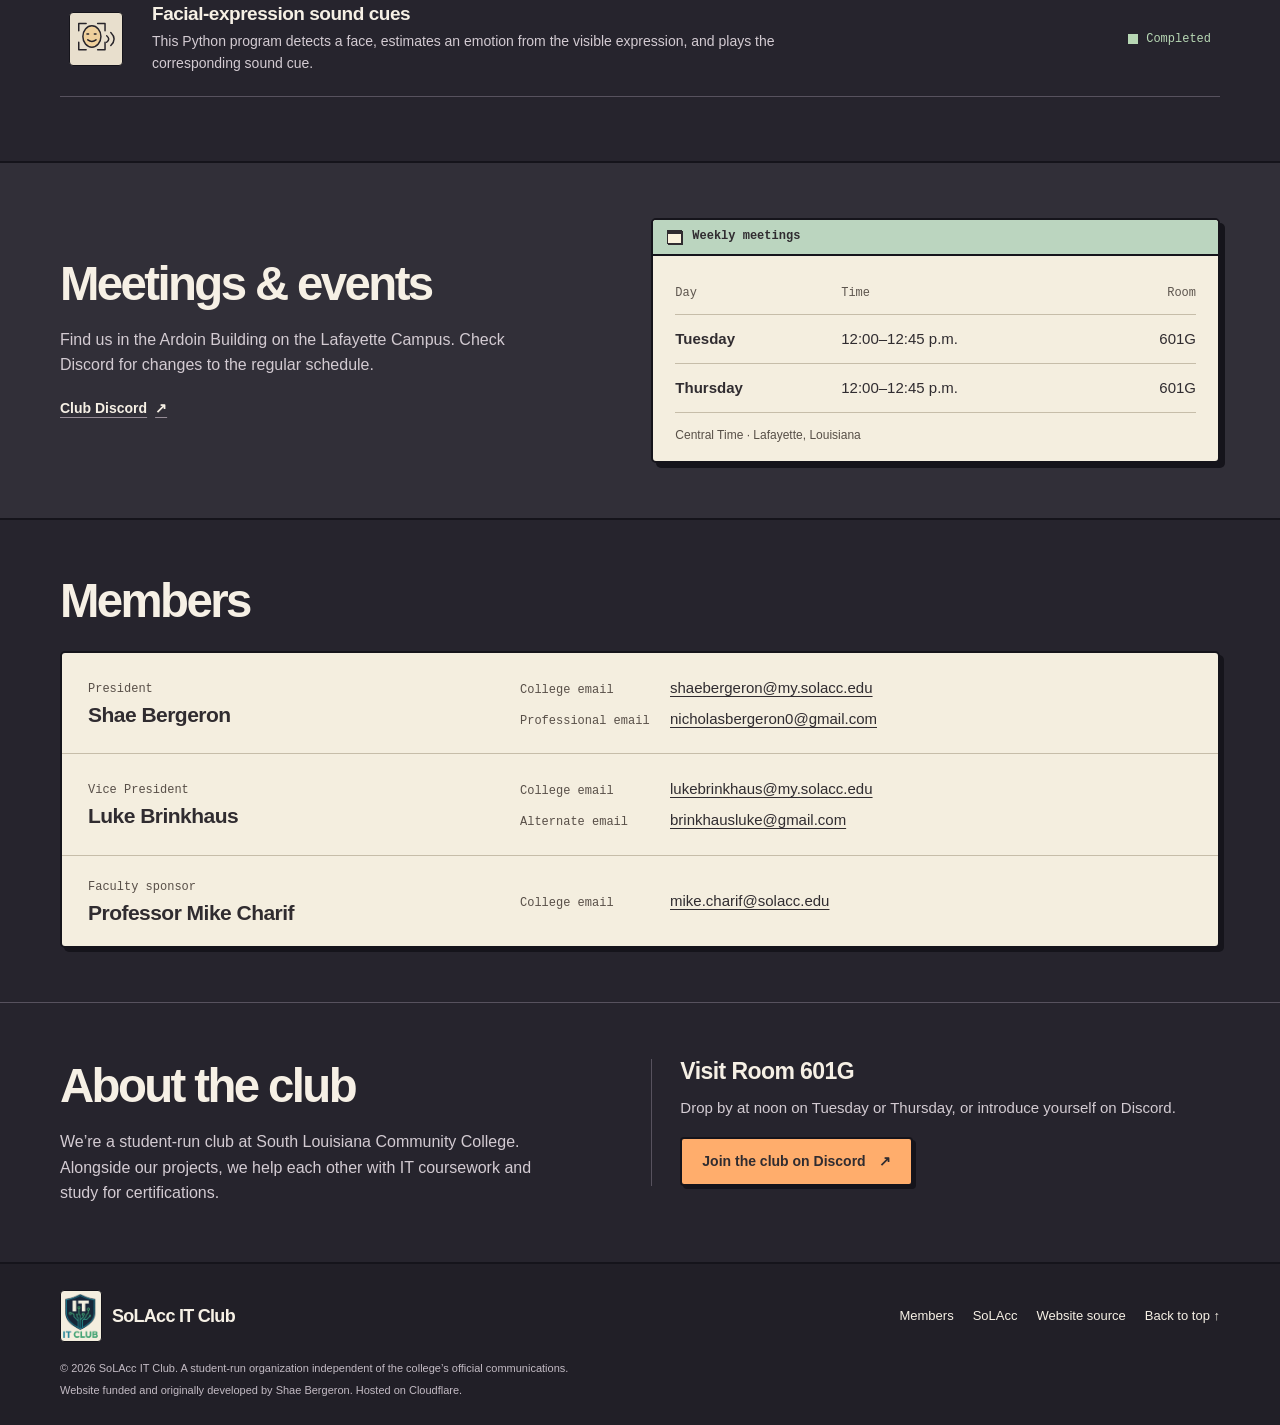
==== commit 9d303649: "revised website index.html" ====
--- a/index.html
+++ b/index.html
@@ -1,1319 +1,613 @@
-<!DOCTYPE html>
-<!-- v1.1a -- updated 8.23.26.1744 -- see git log for history -->
+<!doctype html>
 <html lang="en">
 <head>
-<meta charset="UTF-8">
-<meta name="viewport" content="width=device-width, initial-scale=1.0">
-<title>SoLAcc IT Club -- South Louisiana Community College</title>
-<meta name="description" content="The official hub for the South Louisiana Community College Information Technology Club: projects, workshops, certifications, and the Acadiana tech community.">
-<link rel="preconnect" href="https://fonts.googleapis.com">
-<link rel="preconnect" href="https://fonts.gstatic.com" crossorigin>
-<link href="https://fonts.googleapis.com/css2?family=Space+Grotesk:wght@500;600;700&family=Inter:wght@400;500;600;700&family=JetBrains+Mono:wght@400;500;600&display=swap" rel="stylesheet">
-<style>
-/* ==================================================================
-   SoLAcc IT Club stylesheet
-   Used by: index.html, projects.html, events.html, members.html, careers.html
-   ================================================================== */
-
-/* ============================================================
-   DESIGN TOKENS
-   ============================================================ */
-:root{
-  /* base surfaces */
-  --bg: #16222e;
-  --bg-deep: #101923;
-  --bg-elevated: #1a2c3d;
-  --grid-1: #142338;
-  --grid-2: #16273f;
-  --card-bg: rgba(24, 40, 55, 0.55);
-  --card-bg-solid: #1c2f40;
-  --border: rgba(148, 178, 197, 0.14);
-  --border-strong: rgba(148, 178, 197, 0.26);
-
-  /* brand accents */
-  --emerald: #25a77b;
-  --emerald-bright: #2fc794;
-  --cyan: #047fa9;
-  --cyan-bright: #0ba3d9;
-  --emerald-glow: rgba(37, 167, 123, 0.18);
-  --cyan-glow: rgba(4, 127, 169, 0.20);
-  --amber: #d9a441; /* reserved: warnings / capacity-low only */
-  --danger: #d9564a;
-
-  /* text */
-  --text-primary: #eaf1f4;
-  --text-secondary: #9fb4c4;
-  --text-muted: #64798c;
-  --text-on-accent: #071019;
-
-  /* radii */
-  --r-sm: 8px;
-  --r-md: 12px;
-  --r-lg: 16px;
-
-  /* type */
-  --font-display: 'Space Grotesk', sans-serif;
-  --font-body: 'Inter', sans-serif;
-  --font-mono: 'JetBrains Mono', monospace;
-
-  /* layout */
-  --container: 1240px;
-  --nav-h: 68px;
-  --ticker-h: 38px;
-
-  --ease: cubic-bezier(.22,.9,.32,1);
-}
-
-@media (prefers-reduced-motion: reduce){
-  *, *::before, *::after{
-    animation-duration: 0.001ms !important;
-    animation-iteration-count: 1 !important;
-    transition-duration: 0.001ms !important;
-    scroll-behavior: auto !important;
-  }
-}
-
-/* ============================================================
-   RESET & BASE
-   ============================================================ */
-*,*::before,*::after{ box-sizing: border-box; }
-html{ scroll-behavior: smooth; }
-body{
-  margin:0;
-  background:
-    linear-gradient(180deg, rgba(4,127,169,0.05), transparent 320px),
-    repeating-linear-gradient(0deg, var(--grid-1) 0px, var(--grid-1) 1px, transparent 1px, transparent 48px),
-    repeating-linear-gradient(90deg, var(--grid-1) 0px, var(--grid-1) 1px, transparent 1px, transparent 48px),
-    var(--bg);
-  color: var(--text-primary);
-  font-family: var(--font-body);
-  font-size: 16px;
-  line-height: 1.55;
-  -webkit-font-smoothing: antialiased;
-}
-h1,h2,h3,h4{
-  font-family: var(--font-display);
-  font-weight: 700;
-  line-height: 1.15;
-  margin: 0;
-  letter-spacing: -0.01em;
-}
-p{ margin:0; }
-a{ color: inherit; text-decoration: none; }
-ul{ margin:0; padding:0; list-style:none; }
-button{ font-family: inherit; cursor:pointer; }
-img{ max-width:100%; display:block; }
-.container{ max-width: var(--container); margin: 0 auto; padding: 0 24px; }
-
-:focus-visible{
-  outline: 2px solid var(--emerald-bright);
-  outline-offset: 3px;
+  <meta charset="utf-8">
+  <meta name="viewport" content="width=device-width, initial-scale=1">
+  <meta name="theme-color" content="#26242d">
+  <meta name="description" content="Explore the SoLAcc IT Club’s Cisco networking project, custom PC cases, and Python experiments. Meet us Tuesdays and Thursdays at noon in Room 601G.">
+  <title>SoLAcc IT Club | The 601G workbench</title>
+  <link rel="icon" href="[data-uri]" type="image/png" sizes="64x64">
+  <style>
+:root {
+  color-scheme: dark;
+  --desk: #26242d;
+  --panel: #302e37;
+  --outline: #15141b;
+  --rule: #57525e;
+  --light: #f6f0e5;
+  --soft: #d3cbd2;
+  --paper: #f4eedf;
+  --ink: #302c30;
+  --orange: #ffad6c;
+  --yellow: #f3cd72;
+  --green: #b7d7b4;
+  --mono: ui-monospace, "SFMono-Regular", Consolas, "Liberation Mono", monospace;
+  --sans: "Trebuchet MS", "Segoe UI", Arial, sans-serif;
+}
+* { box-sizing: border-box; }
+html { scroll-behavior: smooth; scroll-padding-top: 90px; }
+body { margin: 0; background: var(--desk); color: var(--light); font: 16px/1.6 var(--sans); }
+button { font: inherit; cursor: pointer; }
+a { color: inherit; text-decoration: none; }
+h1, h2, h3, h4, p, figure, blockquote { margin: 0; }
+h1, h2, h3, h4 { line-height: 1.12; }
+h1, h2 { font-weight: 800; letter-spacing: -.055em; }
+h2 { font-size: clamp(32px, 3.7vw, 49px); }
+h3, h4 { letter-spacing: -.025em; }
+[hidden] { display: none !important; }
+.sr-only { position: absolute; width: 1px; height: 1px; overflow: hidden; clip-path: inset(50%); white-space: nowrap; }
+.shell { width: min(1160px, calc(100% - 72px)); margin-inline: auto; }
+a:focus-visible, button:focus-visible { outline: 3px solid #89b9ff; outline-offset: 4px; }
+::selection { background: #f3cd72; color: #27232a; }
+.skip-link { position: fixed; top: -90px; left: 14px; z-index: 15; background: var(--paper); color: var(--ink); padding: 10px 15px; }
+.skip-link:focus { top: 10px; }
+.site-header { position: sticky; top: 0; z-index: 10; background: #24222b; border-bottom: 2px solid var(--outline); }
+.header-inner { min-height: 74px; display: flex; align-items: center; justify-content: space-between; gap: 24px; }
+.brand { display: inline-flex; align-items: center; gap: 10px; font-size: 18px; font-weight: 750; letter-spacing: -.04em; }
+.club-mark {
+  display: inline-block;
+  flex: none;
+  width: 42px;
+  height: 52px;
+  border: 1px solid var(--outline);
   border-radius: 4px;
-}
-
-::selection{ background: var(--emerald); color: var(--text-on-accent); }
-
-.eyebrow{
-  font-family: var(--font-mono);
-  font-size: 12.5px;
-  letter-spacing: 0.14em;
-  text-transform: uppercase;
-  color: var(--emerald-bright);
-  display: inline-flex;
+  background: var(--paper) url("[data-uri]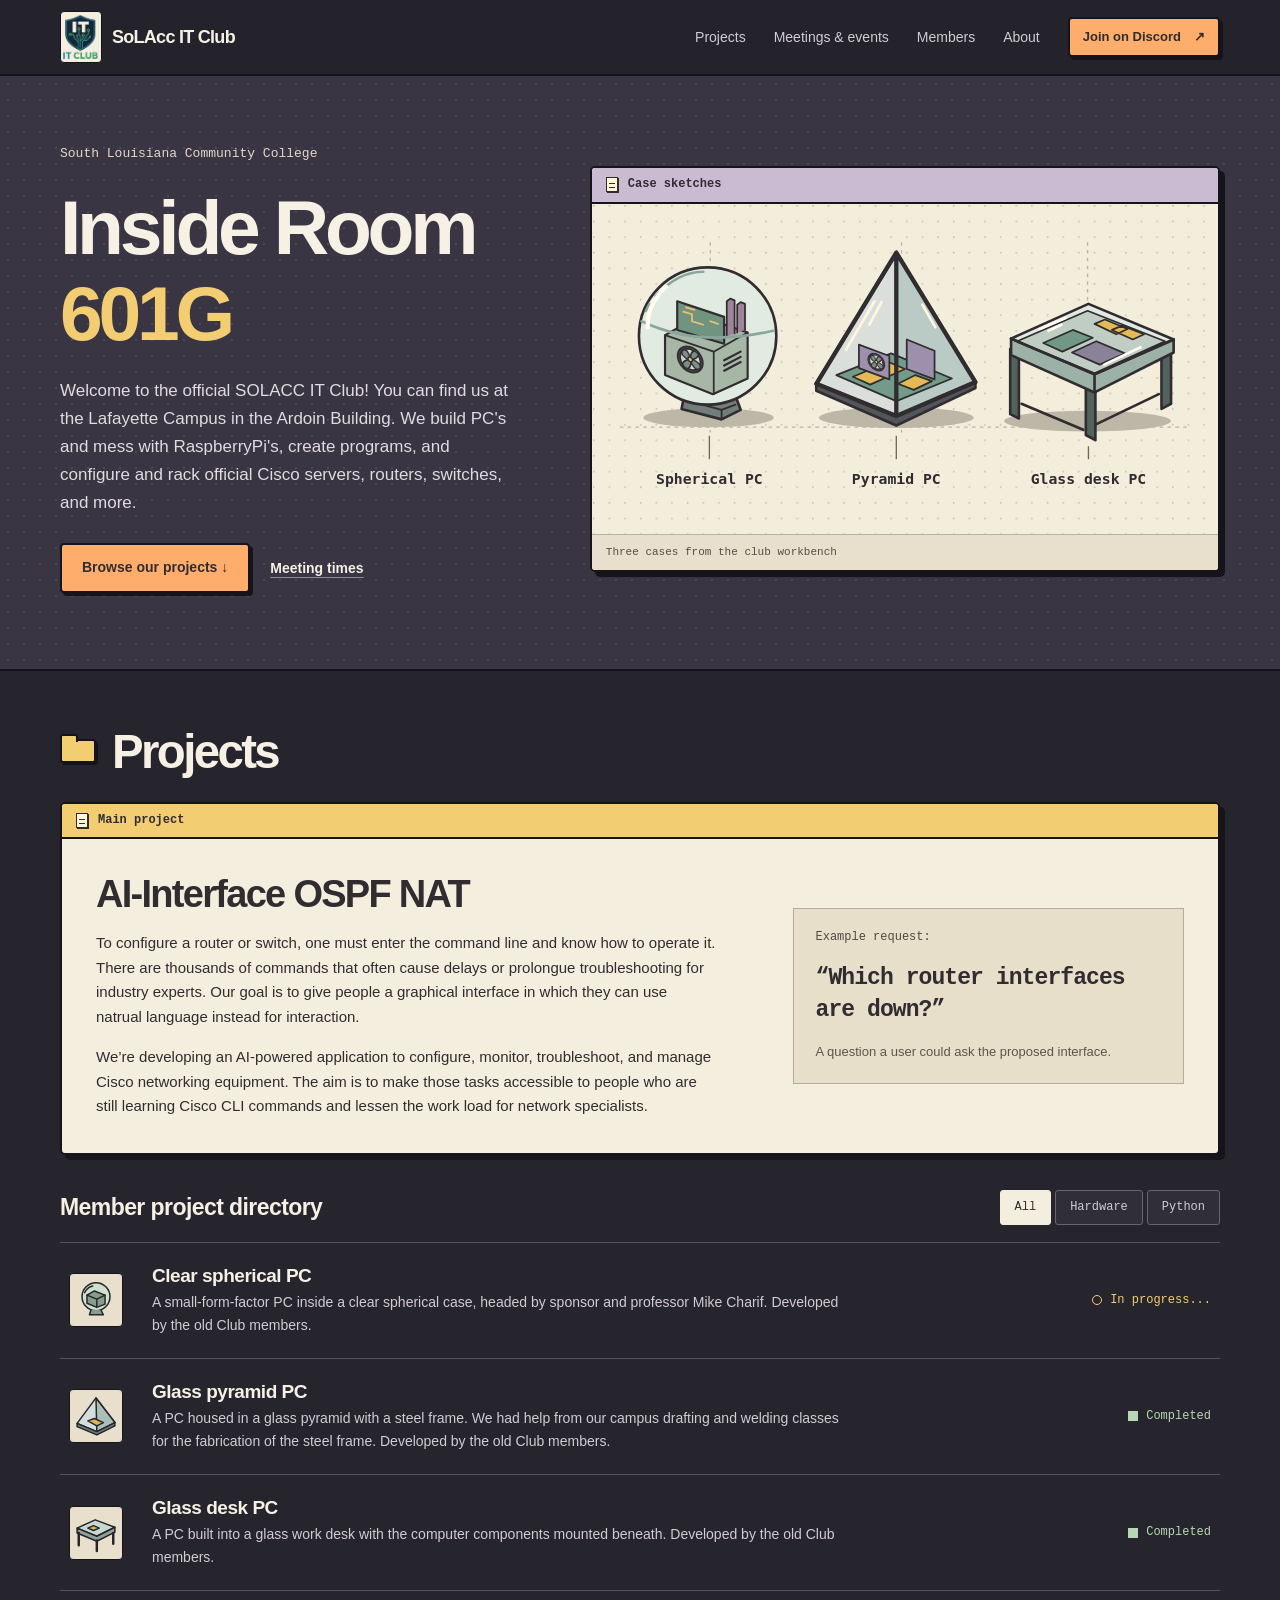
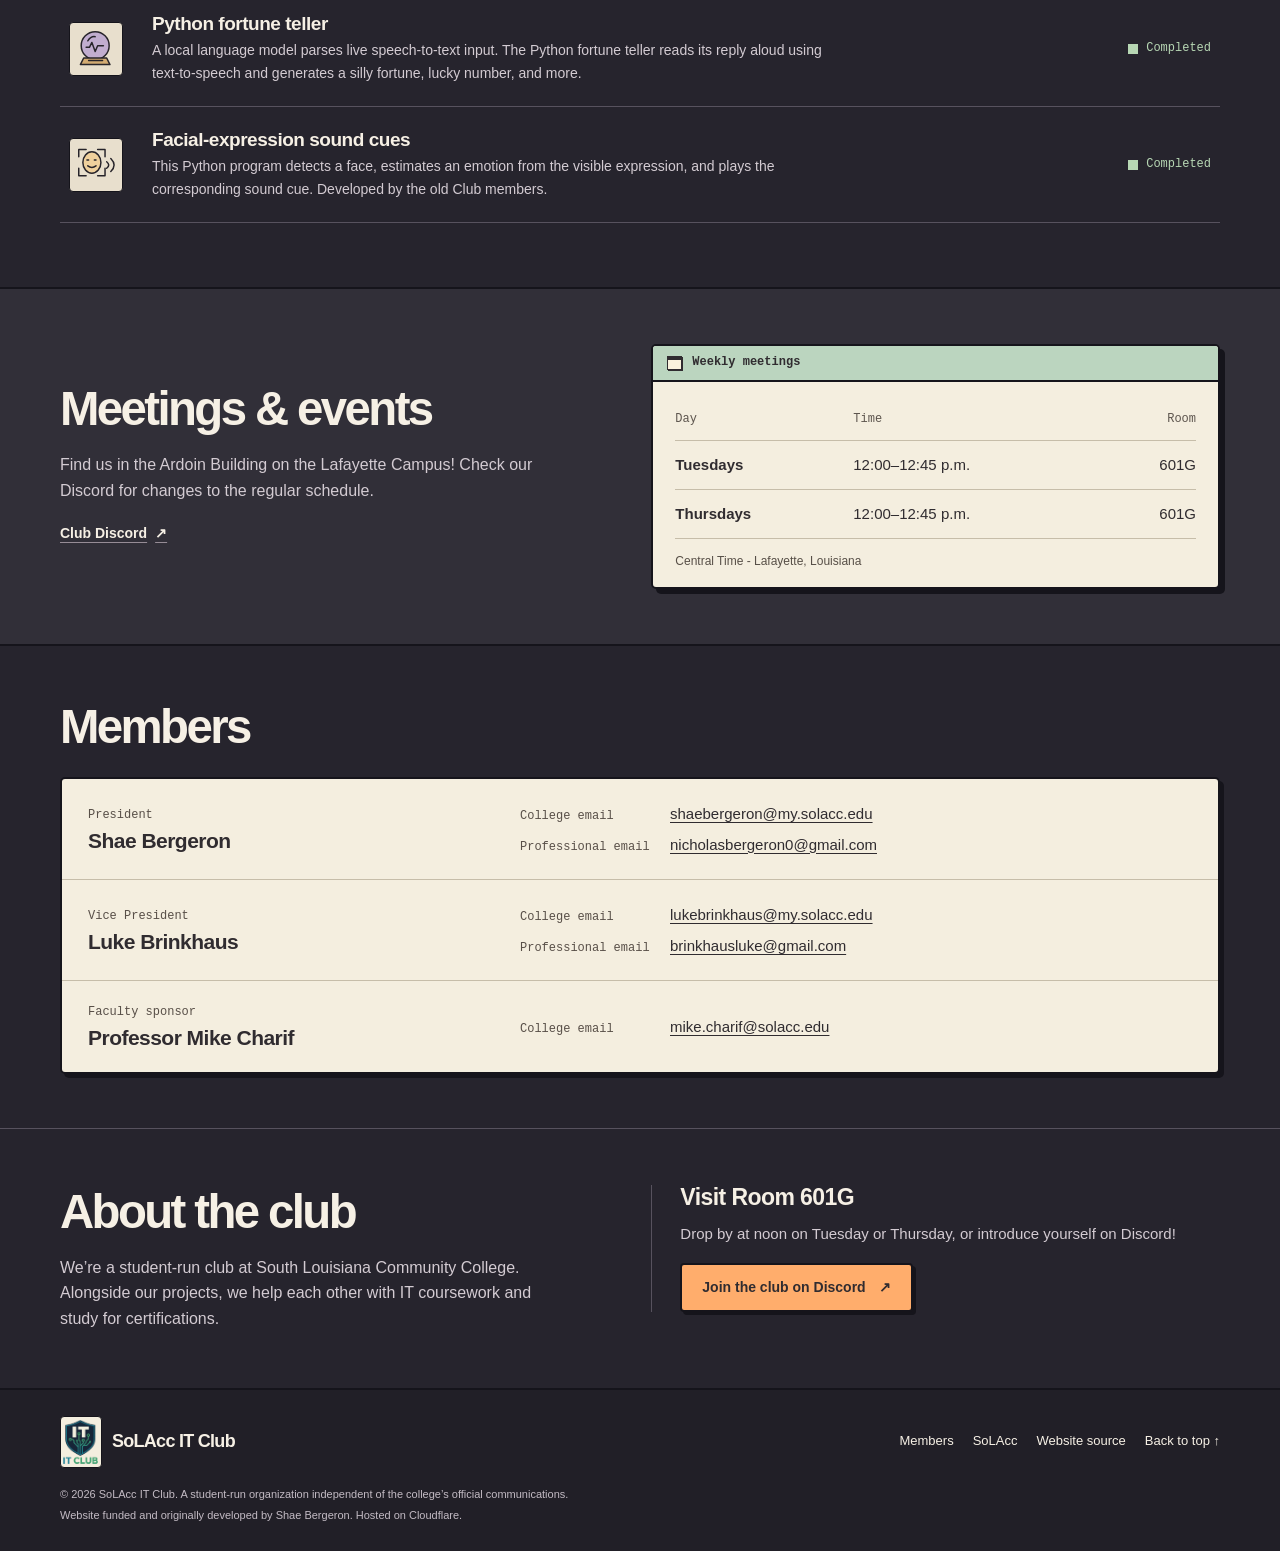
==== commit fccbe9cf: "various revisions" ====
--- a/index.html
+++ b/index.html
@@ -254,8 +254,8 @@
         <div class="intro">
           <p class="college">South Louisiana Community College</p>
           <h1 id="home-title">Inside Room <span>601G</span></h1>
-          <p>We’re the IT Club on the Lafayette Campus. We build PCs in unusual places, write Python, and spend lunch working on problems like how to talk to a Cisco router.</p>
-          <div class="intro-links"><a class="action" href="#projects">Browse our projects <span aria-hidden="true">↓</span></a><a class="quiet-link" href="#events">Meeting times</a></div>
+          <p>Welcome to the official SOLACC IT Club! You can find us at the Lafayette Campus in the Ardoin Building. We build PC's and mess with RaspberryPi's, create programs, and configure and rack official Cisco servers, routers, switches, and more.</p>
+          <div class="intro-links"><a class="action" href="#projects">Browse our projects ↓ </a><a class="quiet-link" href="#events">Meeting times</a></div>
         </div>
         <figure class="sketch-window">
           <div class="title-bar"><span class="file-icon" aria-hidden="true"></span>Case sketches</div>
@@ -273,11 +273,11 @@
           <div class="router-body">
             <div class="router-copy">
               <h3 id="router-title">AI-Interface OSPF NAT</h3>
-              <p>Most Cisco configuration starts at the command line. Our goal is to give people a graphical interface where they can describe a networking task in their own words.</p>
-              <p>We’re developing an AI-powered application to configure, monitor, troubleshoot, and manage Cisco networking equipment. The aim is to make those tasks accessible to people who are still learning Cisco CLI commands.</p>
+              <p>To configure a router or switch, one must enter the command line and know how to operate it. There are thousands of commands that often cause delays or prolongue troubleshooting for industry experts. Our goal is to give people a graphical interface in which they can use natrual language instead for interaction.</p>
+              <p>We’re developing an AI-powered application to configure, monitor, troubleshoot, and manage Cisco networking equipment. The aim is to make those tasks accessible to people who are still learning Cisco CLI commands and lessen the work load for network specialists.</p>
             </div>
             <aside class="request-sample" aria-label="Illustrative natural-language request">
-              <div class="request-label">An example request</div>
+              <div class="request-label">Example request:</div>
               <blockquote>“Which router interfaces are down?”</blockquote>
               <p>A question a user could ask the proposed interface.</p>
             </aside>
@@ -296,27 +296,27 @@
           <div id="project-folder" class="file-list">
             <article class="file-row" data-kind="hardware" id="spherical-pc">
               <svg class="file-drawing" viewBox="0 0 56 56" aria-hidden="true"><circle cx="28" cy="24" r="17" fill="#cee0ce"/><path d="M17 22L26 17L39 22V33L29 37L17 32ZM22 40L20 46H37L34 40" fill="#849f8b"/><path d="M17 22L29 27L39 22M29 27V36M14 19Q18 12 24 11" fill="none"/></svg>
-              <div class="file-copy"><h4>Clear spherical PC</h4><p>A small-form-factor PC inside a clear spherical case.</p></div>
-              <span class="project-status underway">In progress</span>
+              <div class="file-copy"><h4>Clear spherical PC</h4><p>A small-form-factor PC inside a clear spherical case, headed by sponsor and professor Mike Charif. Developed by the old Club members.</p></div>
+              <span class="project-status underway">In progress...</span>
             </article>
             <article class="file-row" data-kind="hardware" id="pyramid-pc">
               <svg class="file-drawing" viewBox="0 0 56 56" aria-hidden="true"><path d="M28 6L5 37L29 47L51 36Z" fill="#d3dfde"/><path d="M28 6L29 47L51 36Z" fill="#a9c0b8"/><path d="M5 37L29 47L51 36V40L29 51L5 41Z" fill="#697a76"/><path d="M18 34L26 31L37 36L29 40Z" fill="#dfb454"/></svg>
-              <div class="file-copy"><h4>Glass pyramid PC</h4><p>A PC housed in a glass pyramid with a steel frame. The campus drafting and welding classes fabricated the steel frame.</p></div>
+              <div class="file-copy"><h4>Glass pyramid PC</h4><p>A PC housed in a glass pyramid with a steel frame. We had help from our campus drafting and welding classes for the fabrication of the steel frame. Developed by the old Club members.</p></div>
               <span class="project-status done">Completed</span>
             </article>
             <article class="file-row" data-kind="hardware" id="glass-desk-pc">
               <svg class="file-drawing" viewBox="0 0 56 56" aria-hidden="true"><path d="M5 22L27 12L51 21L29 32Z" fill="#c5d9d4"/><path d="M5 22L29 32L51 21V27L29 38L5 28Z" fill="#8ca296"/><path d="M7 28V43M29 37V50M49 28V41" stroke-width="3"/><path d="M18 22L25 19L32 22L25 25Z" fill="#dfb454"/></svg>
-              <div class="file-copy"><h4>Glass desk PC</h4><p>A desk PC with the computer components mounted beneath the glass desktop.</p></div>
+              <div class="file-copy"><h4>Glass desk PC</h4><p>A PC built into a glass work desk with the computer components mounted beneath. Developed by the old Club members.</p></div>
               <span class="project-status done">Completed</span>
             </article>
             <article class="file-row" data-kind="python" id="fortune-teller">
               <svg class="file-drawing" viewBox="0 0 56 56" aria-hidden="true"><circle cx="27" cy="24" r="17" fill="#c1adcf"/><path d="M13 39H41L45 47H9Z" fill="#d3ab72"/><path d="M18 18Q22 12 27 13M19 42H36" fill="none"/><path d="M16 26H20L23 20L27 31L30 24H37" fill="none"/></svg>
-              <div class="file-copy"><h4>Python fortune teller</h4><p>A local language model parses live speech-to-text input. The Python fortune teller reads its reply aloud using text-to-speech.</p></div>
+              <div class="file-copy"><h4>Python fortune teller</h4><p>A local language model parses live speech-to-text input. The Python fortune teller reads its reply aloud using text-to-speech and generates a silly fortune, lucky number, and more.</p></div>
               <span class="project-status done">Completed</span>
             </article>
             <article class="file-row" data-kind="python" id="expression-sound">
               <svg class="file-drawing" viewBox="0 0 56 56" aria-hidden="true"><path d="M7 18V9H16M30 9H39V18M7 32V41H16M30 41H39V32" fill="none"/><ellipse cx="23" cy="25" rx="11" ry="13" fill="#efd09c"/><path d="M17 22H19M26 22H28M18 29Q23 33 28 29M41 24Q46 28 41 32M46 20Q54 28 46 36" fill="none"/></svg>
-              <div class="file-copy"><h4>Facial-expression sound cues</h4><p>This Python program detects a face, estimates an emotion from the visible expression, and plays the corresponding sound cue.</p></div>
+              <div class="file-copy"><h4>Facial-expression sound cues</h4><p>This Python program detects a face, estimates an emotion from the visible expression, and plays the corresponding sound cue. Developed by the old Club members.</p></div>
               <span class="project-status done">Completed</span>
             </article>
           </div>
@@ -327,13 +327,13 @@
 
     <section id="events" class="meetings-section" aria-labelledby="meetings-title">
       <div class="shell section-split">
-        <div><h2 id="meetings-title">Meetings &amp; events</h2><p class="section-copy">Find us in the Ardoin Building on the Lafayette Campus. Check Discord for changes to the regular schedule.</p><a class="quiet-link discord-link" href="https://discord.gg/Z5aqP9AeqD" target="_blank" rel="noopener noreferrer">Club Discord <span aria-hidden="true">↗</span><span class="sr-only"> (opens in a new tab)</span></a></div>
+        <div><h2 id="meetings-title">Meetings &amp; events</h2><p class="section-copy">Find us in the Ardoin Building on the Lafayette Campus! Check our Discord for changes to the regular schedule.</p><a class="quiet-link discord-link" href="https://discord.gg/Z5aqP9AeqD" target="_blank" rel="noopener noreferrer">Club Discord <span aria-hidden="true">↗</span><span class="sr-only"> (opens in a new tab)</span></a></div>
         <div class="schedule-window">
           <div class="title-bar"><span class="calendar-icon" aria-hidden="true"></span>Weekly meetings</div>
           <div class="schedule-content"><table><caption class="sr-only">Weekly meeting times in Room 601G</caption><thead><tr><th scope="col">Day</th><th scope="col">Time</th><th scope="col">Room</th></tr></thead><tbody>
-            <tr><th scope="row">Tuesday</th><td><time datetime="12:00">12:00</time>–<time datetime="12:45">12:45 p.m.</time></td><td>601G</td></tr>
-            <tr><th scope="row">Thursday</th><td><time datetime="12:00">12:00</time>–<time datetime="12:45">12:45 p.m.</time></td><td>601G</td></tr>
-          </tbody></table><p>Central Time · Lafayette, Louisiana</p></div>
+            <tr><th scope="row">Tuesdays</th><td><time datetime="12:00">12:00</time>–<time datetime="12:45">12:45 p.m.</time></td><td>601G</td></tr>
+            <tr><th scope="row">Thursdays</th><td><time datetime="12:00">12:00</time>–<time datetime="12:45">12:45 p.m.</time></td><td>601G</td></tr>
+          </tbody></table><p>Central Time - Lafayette, Louisiana</p></div>
         </div>
       </div>
       <div class="shell"><div id="special-events" class="more" hidden><h3>Additional events</h3><div id="event-list"></div></div></div>
@@ -359,7 +359,7 @@
             </div>
             <dl class="member-emails">
               <div><dt>College email</dt><dd><a href="mailto:lukebrinkhaus@my.solacc.edu">lukebrinkhaus@my.solacc.edu</a></dd></div>
-              <div><dt>Alternate email</dt><dd><a href="mailto:brinkhausluke@gmail.com">brinkhausluke@gmail.com</a></dd></div>
+              <div><dt>Professional email</dt><dd><a href="mailto:brinkhausluke@gmail.com">brinkhausluke@gmail.com</a></dd></div>
             </dl>
           </li>
           <li class="member-entry">
@@ -376,7 +376,7 @@
     </section>
     <section id="about" class="about-section" aria-labelledby="about-title">
       <div class="shell about-layout"><div><h2 id="about-title">About the club</h2><p>We’re a student-run club at South Louisiana Community College. Alongside our projects, we help each other with IT coursework and study for certifications.</p></div>
-      <div class="join-note" id="join"><h3>Visit Room 601G</h3><p>Drop by at noon on Tuesday or Thursday, or introduce yourself on Discord.</p><a class="action discord-link" href="https://discord.gg/Z5aqP9AeqD" target="_blank" rel="noopener noreferrer">Join the club on Discord <span aria-hidden="true">↗</span><span class="sr-only"> (opens in a new tab)</span></a></div></div>
+      <div class="join-note" id="join"><h3>Visit Room 601G</h3><p>Drop by at noon on Tuesday or Thursday, or introduce yourself on Discord!</p><a class="action discord-link" href="https://discord.gg/Z5aqP9AeqD" target="_blank" rel="noopener noreferrer">Join the club on Discord <span aria-hidden="true">↗</span><span class="sr-only"> (opens in a new tab)</span></a></div></div>
     </section>
   </main>
   <footer class="site-footer"><div class="shell">
